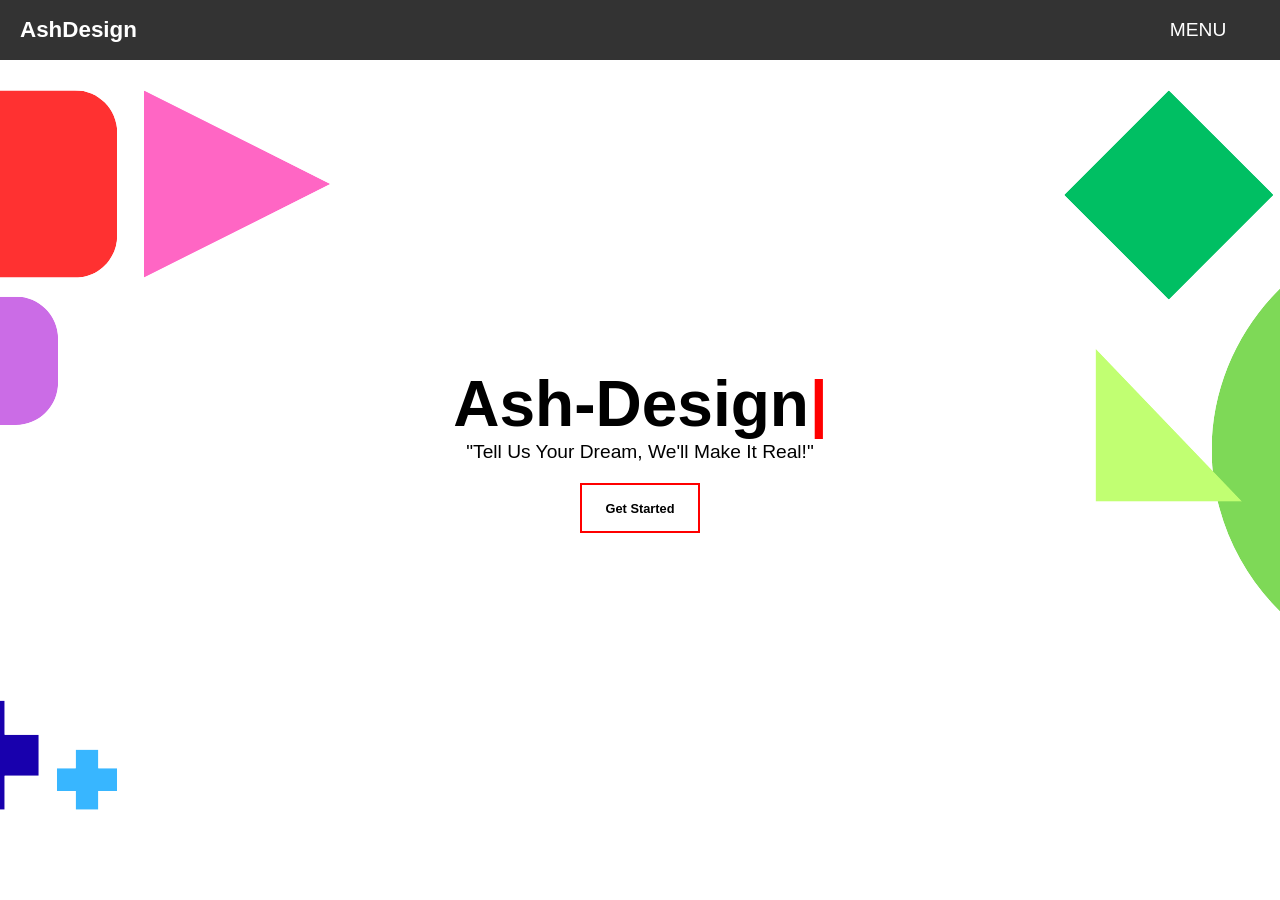
==== index.html @ ba70e064 "making 'AshDesign' web, adding navigation feature, adding home page" ====
<!DOCTYPE html>
<html lang="en">
<head>
    <meta charset="UTF-8">
    <meta name="viewport" content="width=device-width, initial-scale=1.0">
    <title>AshDesign</title>
    <link rel="stylesheet" href="src/style.css">
</head>
<body>
    <section id="header">
        <h1>AshDesign</h1>
        <label for="menuNav" class="button-1">MENU</label>
        <input type="checkbox" name="menuNav" id="menuNav" style="display: none;">
        <nav id="nav">
            <ul>
                <a class="button-1" href="#home">Home</a>
                <a class="button-1" href="#about">About Us</a>
                <a class="button-1" href="#">Services</a>
                <a class="button-1" href="#">Bundle</a>
                <a class="button-1" href="#">Contact</a>
            </ul>
    </section>
    <section id="home">
        <div id="greetBox">
            <h1 id="title"><i>|</i></h1>
            <span>"Tell Us Your Dream, We'll Make It Real!"</span>
            <a href="#about">Get Started</a>
        </div>
    </section>

    <script src="src/script.js"></script>
</body>
</html>
---- src/style.css ----
html {
  scroll-behavior: smooth;
}
* {
  margin: 0;
  padding: 0;
  box-sizing: border-box;
  font-family: "Segoe UI", Tahoma, Geneva, Verdana, sans-serif;
  border: none;
  outline: none;
  text-decoration: none;
  color: inherit;
  font-size: 16px;
  list-style: none;
  transition: all 0.3s ease;
}

@keyframes blink {
  from {
    opacity: 0;
  }
  to {
    opacity: 1;
  }
}
.button-1:hover {
  background-color: rgba(255, 255, 255, 0.2);
}

#header {
  width: 100%;
  height: 60px;
  background-color: rgba(0, 0, 0, 0.8);
  color: #fff;
  padding: 0 20px;
  position: fixed;
  zindex: 1000;
}
#header h1 {
  height: 100%;
  width: 10%;
  display: flex;
  align-items: center;
  font-size: 1.4em;
  float: left;
}
#header label {
  height: 100%;
  width: 10%;
  display: flex;
  align-items: center;
  justify-content: center;
  font-size: 1.2em;
  float: right;
  cursor: pointer;
}
#header input[type="checkbox"]:checked ~ nav {
  display: block;
}
#header nav {
  float: right;
  width: 80%;
  height: 100%;
  display: none;
}
#header nav ul {
  display: flex;
  height: 100%;
  align-items: center;
  justify-content: flex-end;
}
#header nav ul a {
  width: 100px;
  height: 100%;
  display: flex;
  align-items: center;
  justify-content: center;
  font-weight: 600;
}

#home {
  display: flex;
  align-items: center;
  justify-content: center;
  width: 100%;
  height: 100vh;
  background: url(img/hero-image.svg) no-repeat center center/cover;
}
#home #greetBox {
  width: 400px;
  display: flex;
  flex-direction: column;
  align-items: center;
  justify-content: center;
}
#home #greetBox h1 {
  font-size: 4em;
}
#home #greetBox h1 i {
  float: right;
  color: red;
  font-size: inherit;
  animation: blink 1s infinite;
}
#home #greetBox span {
  font-size: 1.2em;
}
#home #greetBox a {
  font-size: 0.8em;
  margin-top: 20px;
  background-color: white;
  font-weight: 600;
  border: 2px solid red;
  width: 120px;
  height: 50px;
  justify-content: center;
  display: flex;
  align-items: center;
}
#home #greetBox a:hover {
  background-color: red;
  color: white;
  box-shadow: 0 0 10px red;
}
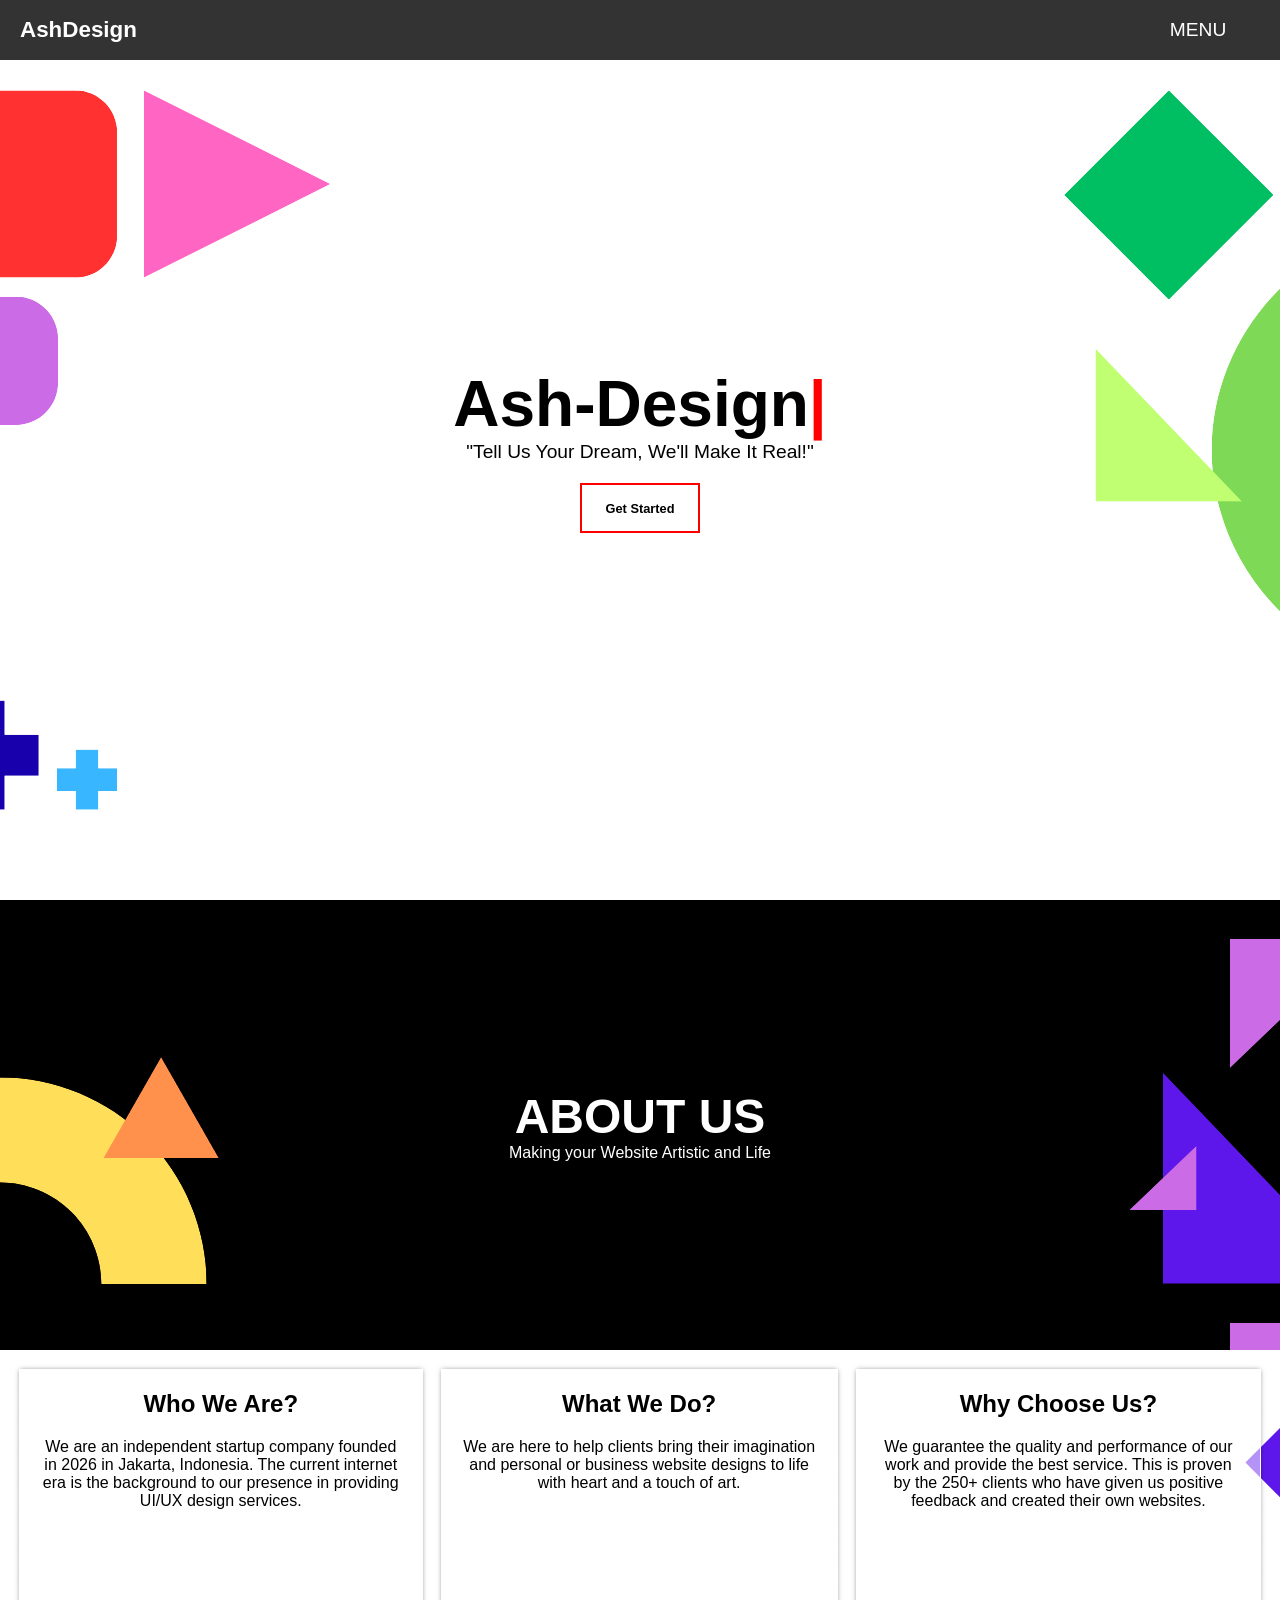
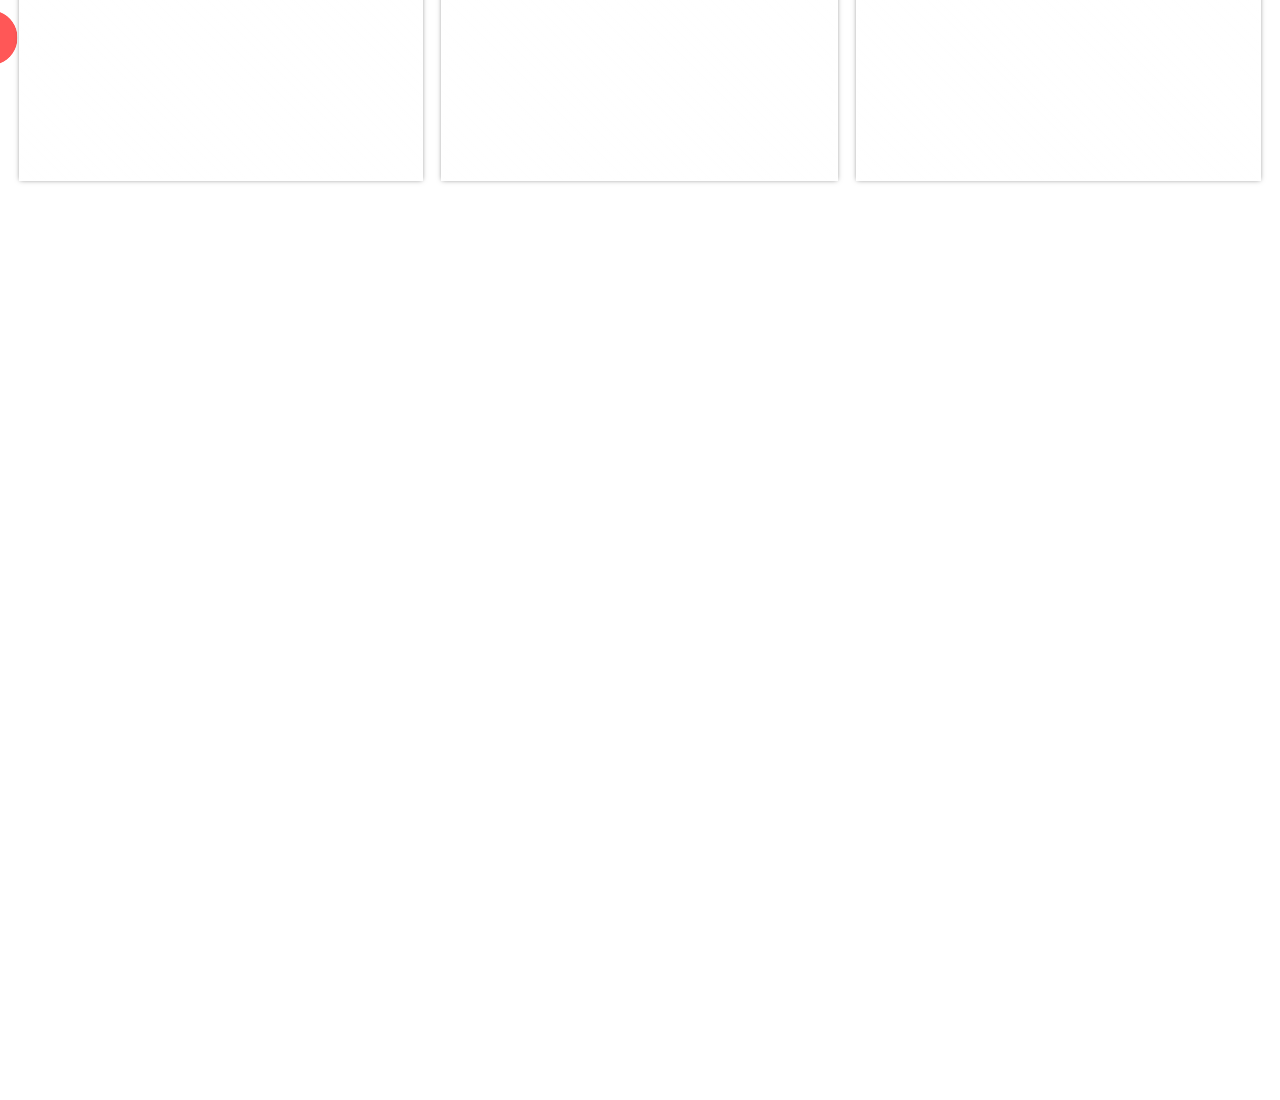
==== commit 1626a0e7: "adding about us page" ====
--- a/index.html
+++ b/index.html
@@ -7,7 +7,7 @@
     <link rel="stylesheet" href="src/style.css">
 </head>
 <body>
-    <section id="header">
+    <div id="header">
         <h1>AshDesign</h1>
         <label for="menuNav" class="button-1">MENU</label>
         <input type="checkbox" name="menuNav" id="menuNav" style="display: none;">
@@ -15,17 +15,43 @@
             <ul>
                 <a class="button-1" href="#home">Home</a>
                 <a class="button-1" href="#about">About Us</a>
-                <a class="button-1" href="#">Services</a>
+                <a class="button-1" href="#service">Services</a>
                 <a class="button-1" href="#">Bundle</a>
                 <a class="button-1" href="#">Contact</a>
             </ul>
-    </section>
-    <section id="home">
+    </div>
+    <section id="home" style="background: url(src/img/hero-image.svg) no-repeat center center/cover;">
         <div id="greetBox">
-            <h1 id="title"><i>|</i></h1>
+            <h1 id="title"><p>|</p></h1>
             <span>"Tell Us Your Dream, We'll Make It Real!"</span>
             <a href="#about">Get Started</a>
         </div>
+    </section>
+    <section id="about">
+        <div id="banner">
+            <h1 class="section-title">About Us</h1>
+            <span>Making your Website Artistic and Life</span>
+        </div>
+        <div id="aboutContainer">
+            <div class="about-sect" style="animation-range: entry 0% cover 10%;">
+                <h2>Who We Are?</h2>
+                <p>We are an independent startup company founded in 2026 in Jakarta, Indonesia. 
+                The current internet era is the background to our presence in providing UI/UX design services.</p>
+            </div>
+            <div class="about-sect" style="animation-range: entry 0% cover 15%;">
+                <h2>What We Do?</h2>
+                <p>We are here to help clients bring their imagination and personal or business 
+                website designs to life with heart and a touch of art.</p>
+            </div>
+            <div class="about-sect" style="animation-range: entry 0% cover 20%;">
+                <h2>Why Choose Us?</h2>
+                <p>We guarantee the quality and performance of our work and provide the best service. 
+                This is proven by the 250+ clients who have given us positive feedback and created their own websites.</p>
+            </div>
+        </div>
+    </section>
+    <section id="service">
+
     </section>
 
     <script src="src/script.js"></script>
--- a/src/style.css
+++ b/src/style.css
@@ -23,8 +23,32 @@
     opacity: 1;
   }
 }
+@keyframes appear {
+  from {
+    opacity: 0;
+    transform: translateY(20px) scale(0.6);
+  }
+  to {
+    opacity: 1;
+    transform: translateY(0) scale(1);
+  }
+}
+
 .button-1:hover {
   background-color: rgba(255, 255, 255, 0.2);
+}
+section {
+  display: flex;
+  align-items: center;
+  justify-content: center;
+  width: 100%;
+  height: 100vh;
+  flex-direction: column;
+}
+.section-title {
+  font-size: 3em;
+  text-transform: uppercase;
+  font-weight: 600;
 }
 
 #header {
@@ -34,7 +58,7 @@
   color: #fff;
   padding: 0 20px;
   position: fixed;
-  zindex: 1000;
+  z-index: 1000;
 }
 #header h1 {
   height: 100%;
@@ -78,14 +102,6 @@
   font-weight: 600;
 }
 
-#home {
-  display: flex;
-  align-items: center;
-  justify-content: center;
-  width: 100%;
-  height: 100vh;
-  background: url(img/hero-image.svg) no-repeat center center/cover;
-}
 #home #greetBox {
   width: 400px;
   display: flex;
@@ -96,11 +112,11 @@
 #home #greetBox h1 {
   font-size: 4em;
 }
-#home #greetBox h1 i {
+#home #greetBox h1 p {
   float: right;
   color: red;
   font-size: inherit;
-  animation: blink 1s infinite;
+  animation: blink 1s linear infinite;
 }
 #home #greetBox span {
   font-size: 1.2em;
@@ -118,7 +134,53 @@
   align-items: center;
 }
 #home #greetBox a:hover {
-  background-color: red;
+  background: linear-gradient(45deg, red, orange);
   color: white;
   box-shadow: 0 0 10px red;
+  border: none;
 }
+
+#about #banner {
+  width: 100%;
+  height: 50%;
+  background-image: url("img/about-banner.svg");
+  display: flex;
+  align-items: center;
+  justify-content: center;
+  color: white;
+  flex-direction: column;
+}
+#about #aboutContainer {
+  width: 100%;
+  height: 50%;
+  display: grid;
+  grid-template-columns: auto auto auto;
+  background-image: url("img/about-background.svg");
+  background-size: cover;
+  background-position: center center;
+  background-repeat: no-repeat;
+  padding: 20px;
+  gap: 20px;
+}
+.about-sect {
+  width: 100%;
+  display: flex;
+  align-items: center;
+  height: 100%;
+  outline: 1px solid white;
+  background: linear-gradient(
+    45deg,
+    rgba(255, 255, 255, 0.8),
+    rgba(255, 255, 255, 0.5)
+  );
+  box-shadow: 0 0 5px rgba(0, 0, 0, 0.5);
+  padding: 20px;
+  flex-direction: column;
+  text-align: center;
+  animation: appear linear;
+  animation-timeline: view();
+}
+.about-sect h2 {
+  font-size: 1.5em;
+  margin-bottom: 20px;
+}
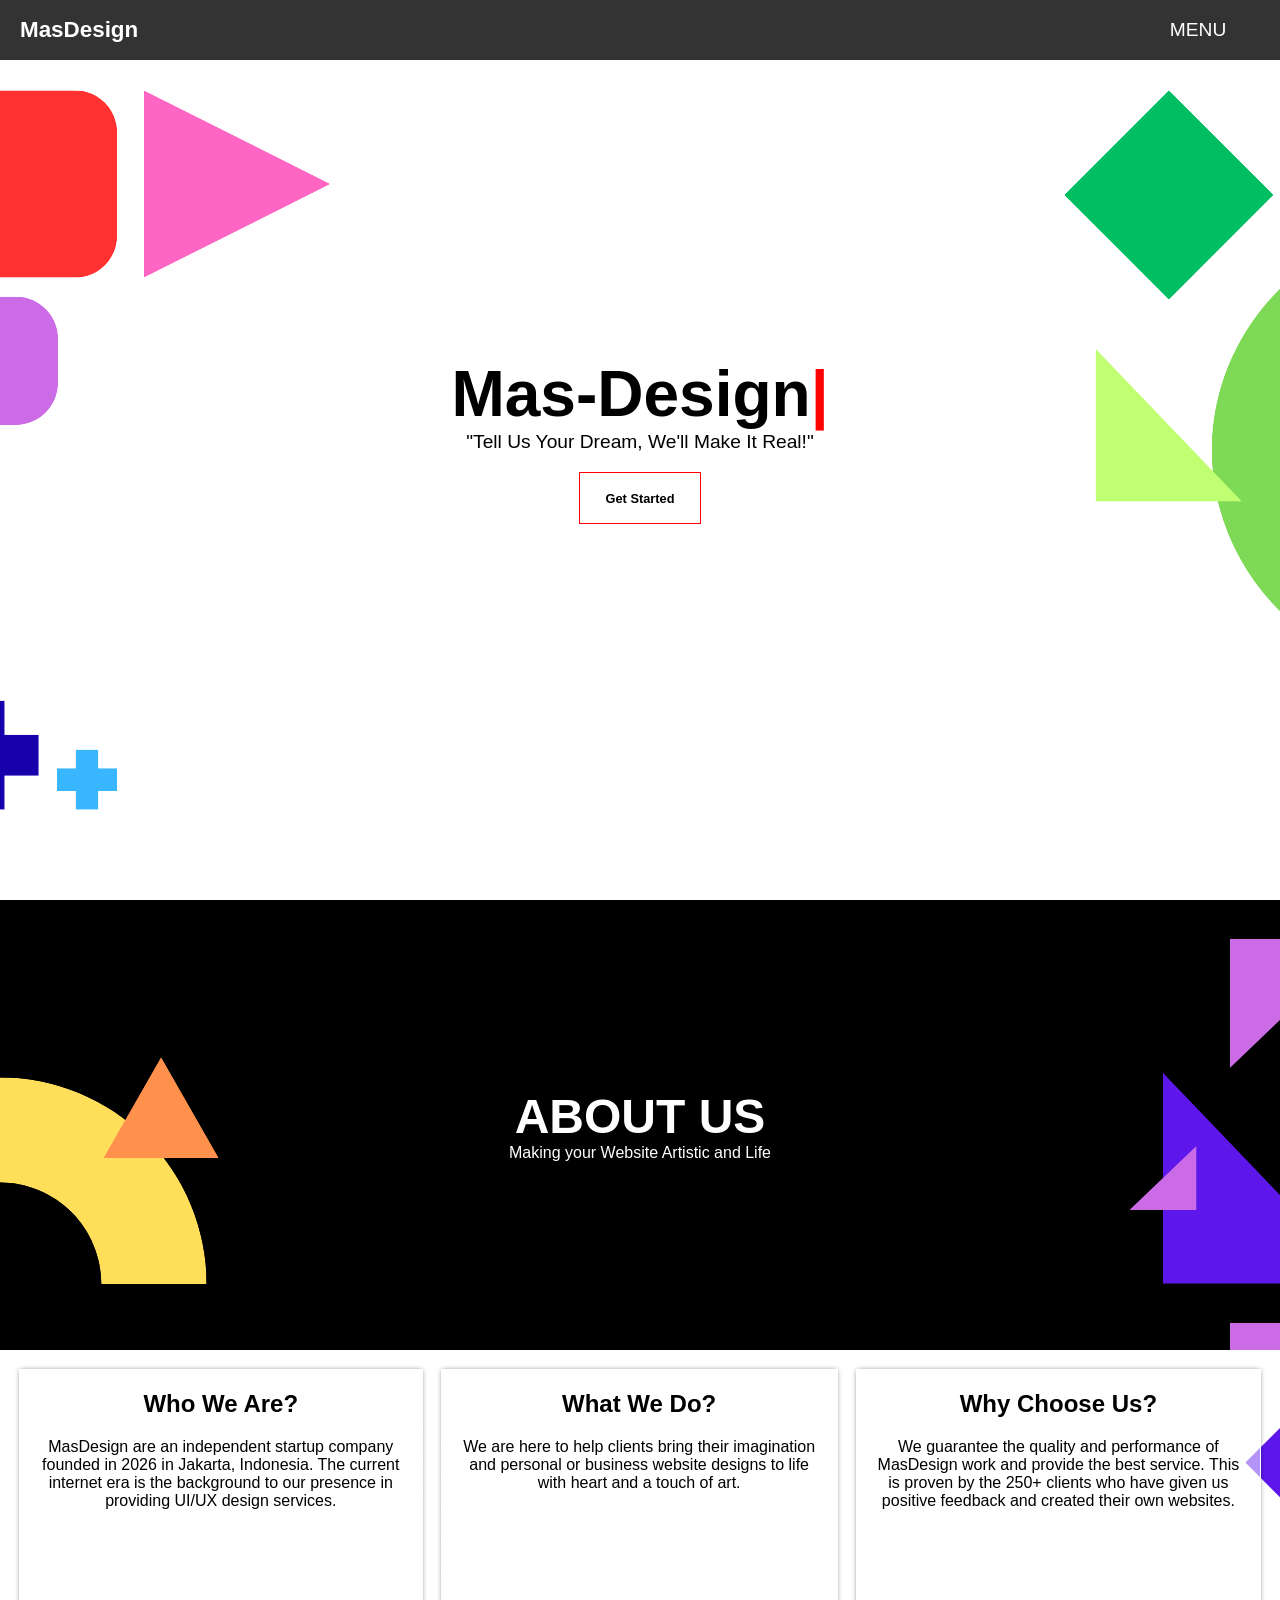
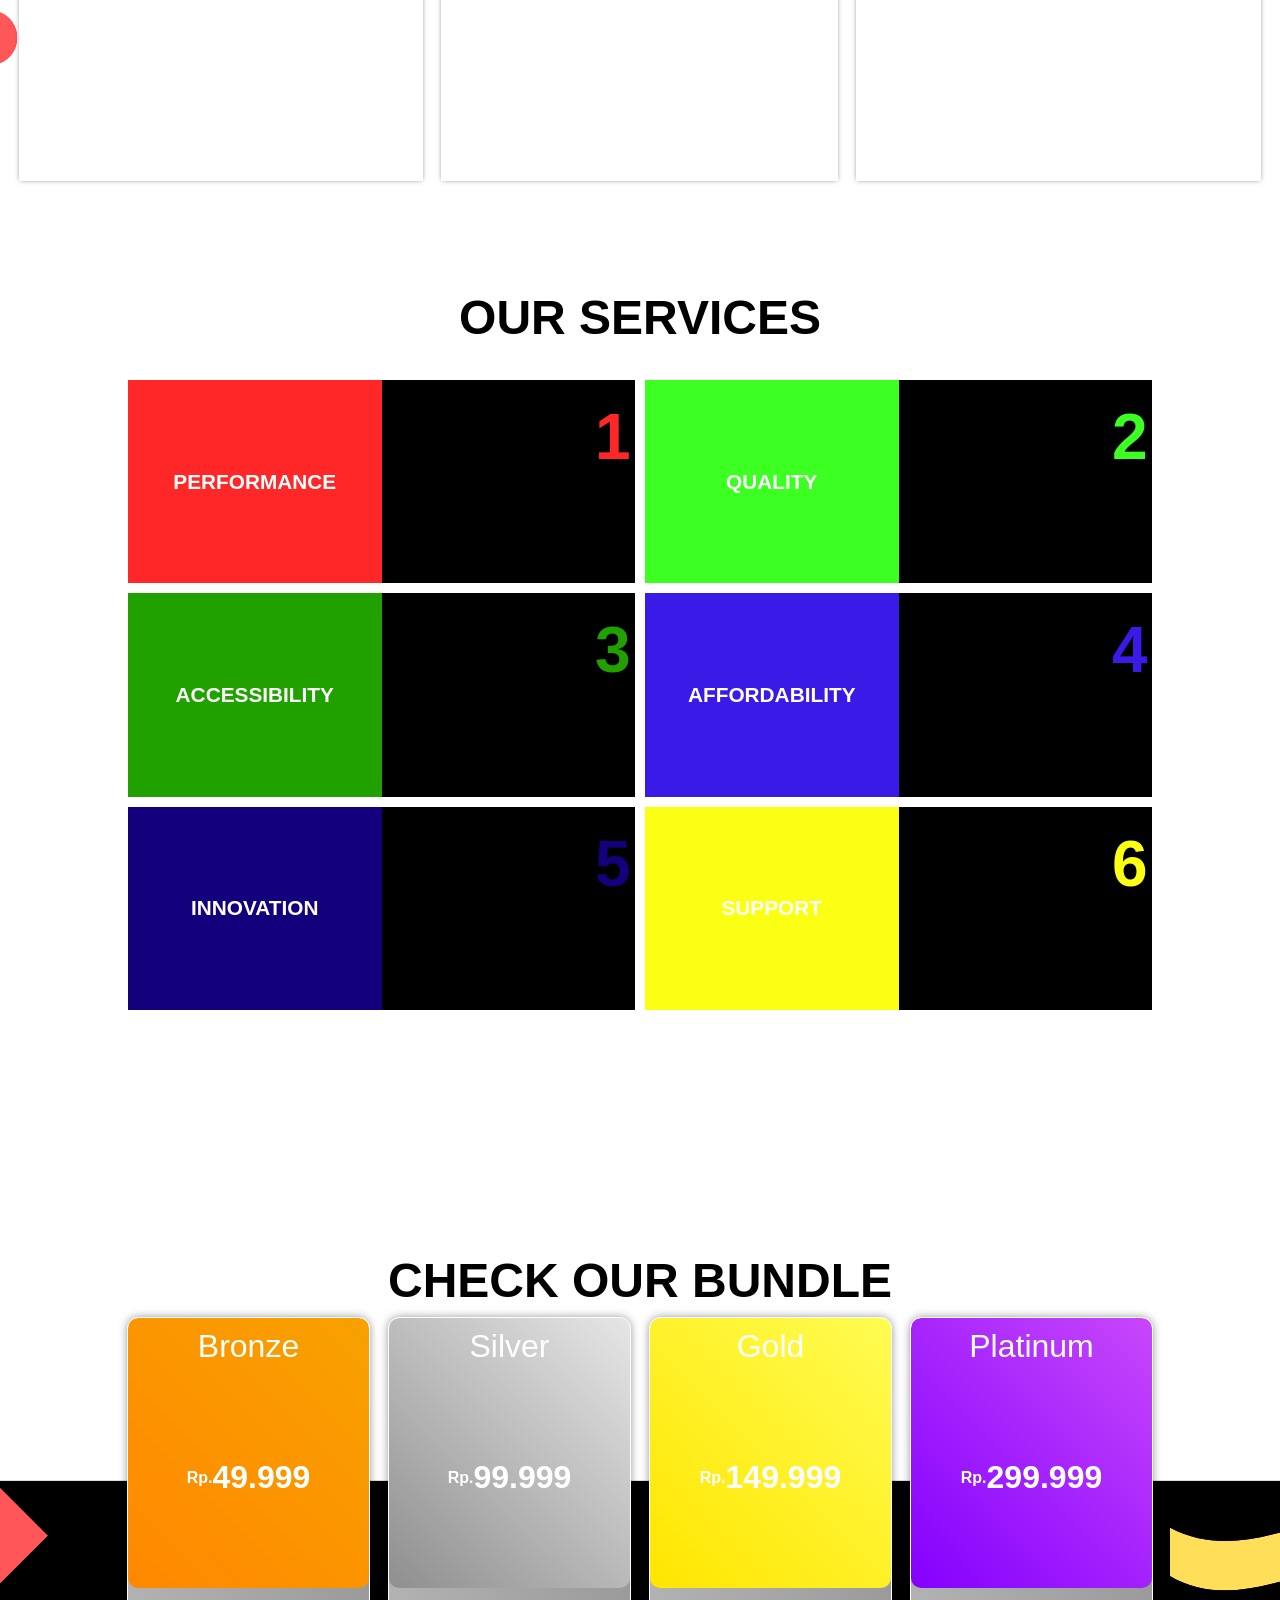
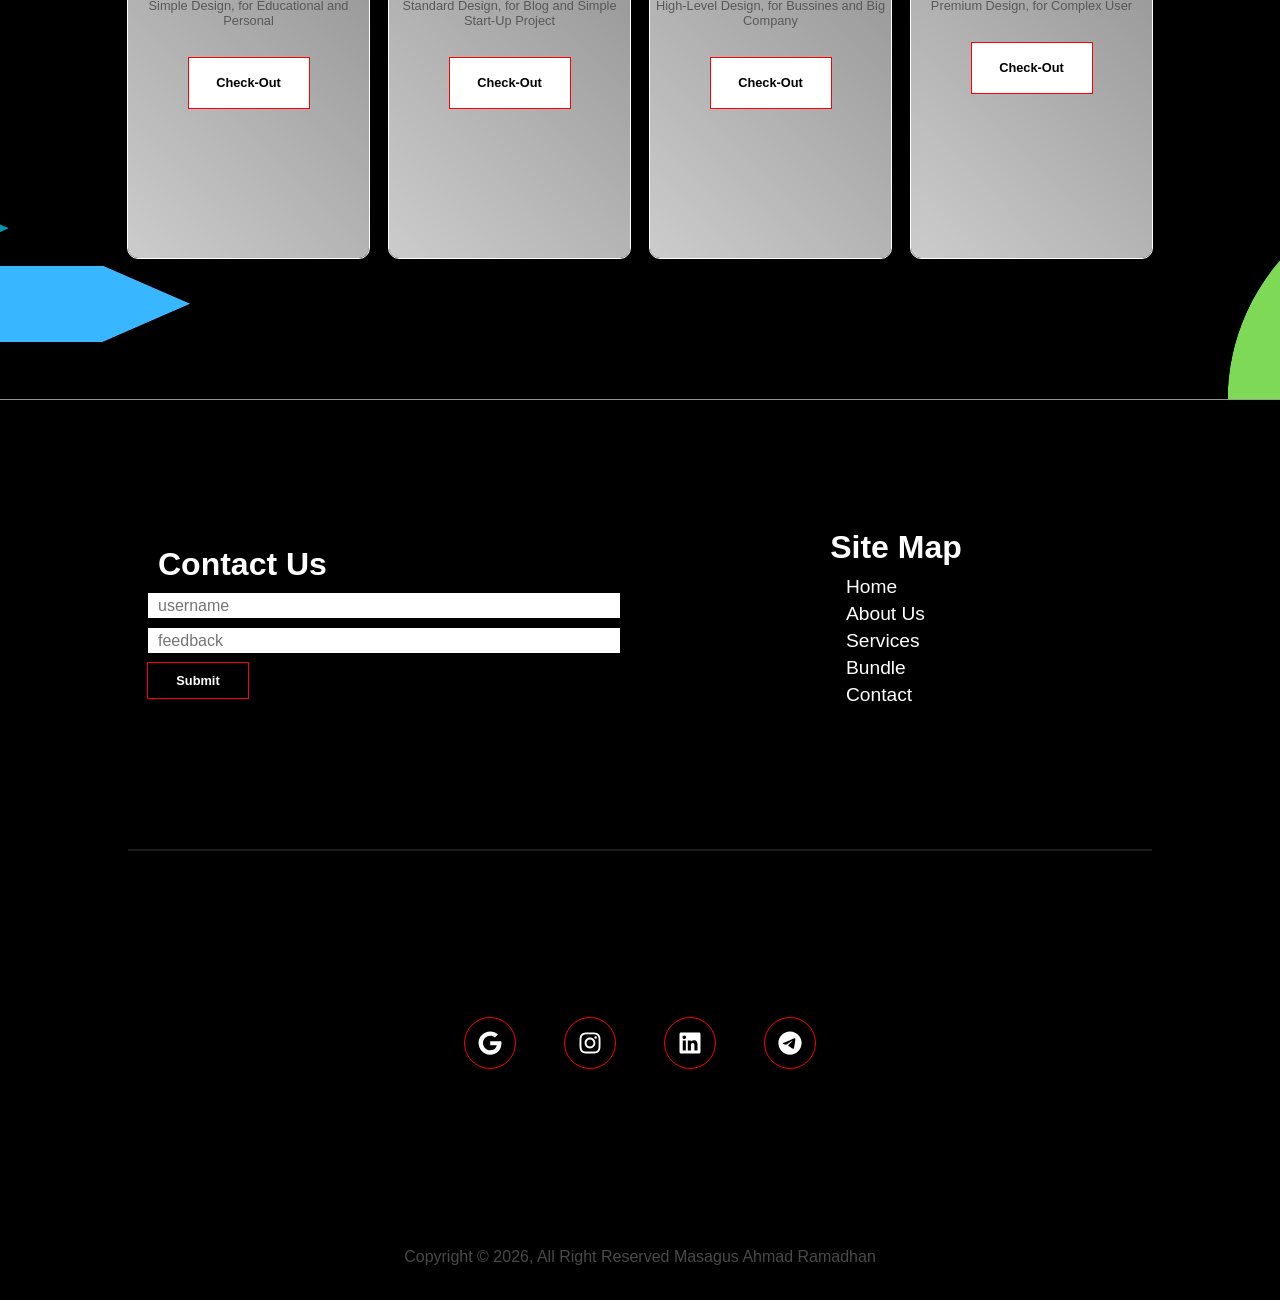
==== commit 129f9419: "finishing all page section" ====
--- a/index.html
+++ b/index.html
@@ -3,12 +3,13 @@
 <head>
     <meta charset="UTF-8">
     <meta name="viewport" content="width=device-width, initial-scale=1.0">
-    <title>AshDesign</title>
+    <title>MasDesign</title>
     <link rel="stylesheet" href="src/style.css">
+    <link rel="shortcut icon" href="src/img/web-ico.svg" type="image/x-icon">
 </head>
 <body>
     <div id="header">
-        <h1>AshDesign</h1>
+        <h1>MasDesign</h1>
         <label for="menuNav" class="button-1">MENU</label>
         <input type="checkbox" name="menuNav" id="menuNav" style="display: none;">
         <nav id="nav">
@@ -16,8 +17,8 @@
                 <a class="button-1" href="#home">Home</a>
                 <a class="button-1" href="#about">About Us</a>
                 <a class="button-1" href="#service">Services</a>
-                <a class="button-1" href="#">Bundle</a>
-                <a class="button-1" href="#">Contact</a>
+                <a class="button-1" href="#bundle">Bundle</a>
+                <a class="button-1" href="#contact">Contact</a>
             </ul>
     </div>
     <section id="home" style="background: url(src/img/hero-image.svg) no-repeat center center/cover;">
@@ -35,7 +36,7 @@
         <div id="aboutContainer">
             <div class="about-sect" style="animation-range: entry 0% cover 10%;">
                 <h2>Who We Are?</h2>
-                <p>We are an independent startup company founded in 2026 in Jakarta, Indonesia. 
+                <p>MasDesign are an independent startup company founded in 2026 in Jakarta, Indonesia. 
                 The current internet era is the background to our presence in providing UI/UX design services.</p>
             </div>
             <div class="about-sect" style="animation-range: entry 0% cover 15%;">
@@ -45,15 +46,114 @@
             </div>
             <div class="about-sect" style="animation-range: entry 0% cover 20%;">
                 <h2>Why Choose Us?</h2>
-                <p>We guarantee the quality and performance of our work and provide the best service. 
+                <p>We guarantee the quality and performance of MasDesign work and provide the best service. 
                 This is proven by the 250+ clients who have given us positive feedback and created their own websites.</p>
             </div>
         </div>
     </section>
     <section id="service">
-
+        <div id="serviceTitle">
+            <h1 class="section-title">Our Services</h1>
+        </div>
+        <div id="serviceContainer">
+            <div class="service-cards">
+                <h1 style="background-color: #ff2727;">Performance</h1>
+                <p>We focus on delivering high-performance solutions that meet your business needs.</p>
+                <span style="color: #ff2727;">1</span>
+            </div>
+            <div class="service-cards">
+                <h1 style="background-color: #3cff22;">Quality</h1>
+                <p>We are committed to providing high-quality services that exceed our clients' expectations.</p>
+                <span style="color: #3cff22;">2</span>
+            </div>
+            <div class="service-cards">
+                <h1 style="background-color: #20a100;">Accessibility</h1>
+                <p>We ensure that our designs are accessible to all users, including those with disabilities.</p>
+                <span style="color: #20a100;">3</span>
+            </div>
+            <div class="service-cards">
+                <h1 style="background-color: #391ae6;">Affordability</h1>
+                <p>We provide cost-effective solutions without compromising on quality.</p>
+                <span style="color: #391ae6;">4</span>
+            </div>
+            <div class="service-cards">
+                <h1 style="background-color: #13007c;">Innovation</h1>
+                <p>We stay at the forefront of design trends and technologies to deliver innovative solutions.</p>
+                <span style="color: #13007c;">5</span>
+            </div>
+            <div class="service-cards">
+                <h1 style="background-color: #fbff13;">Support</h1>
+                <p>We provide comprehensive support to ensure our clients have a seamless experience.</p>
+                <span style="color: #fbff13;">6</span>
+            </div>
+        </div>
     </section>
-
+    <section id="bundle" style="background: url(src/img/bundle-background.svg) no-repeat center center/cover;">
+        <h1 class="section-title">Check Our Bundle</h1>
+        <div id="bundleContainer">
+            <div class="bundle-cards" style="animation-range: entry 0% cover 10%;">
+                <div class="info" style="background: linear-gradient(45deg, #ff8800, #f8a100);">
+                    <h3>Bronze</h3>
+                    <span><b>Rp.</b> 49.999</span>
+                </div>
+                <span class="benefits">Simple Design, for Educational and Personal</span>
+                <a href="#check-out">Check-Out</a>
+            </div>
+            <div class="bundle-cards" style="animation-range: entry 0% cover 15%;">
+                <div class="info" style="background: linear-gradient(45deg, #8f8f8f, #e6e6e6);">
+                    <h3>Silver</h3>
+                    <span><b>Rp.</b> 99.999</span>
+                </div>
+                <span class="benefits">Standard Design, for Blog and Simple Start-Up Project</span>
+                <a href="#check-out">Check-Out</a>
+            </div>
+            <div class="bundle-cards" style="animation-range: entry 0% cover 20%;">
+                <div class="info" style="background: linear-gradient(45deg, #ffe600, #fffc52);">
+                    <h3>Gold</h3>
+                    <span><b>Rp.</b> 149.999</span>
+                </div>
+                <span class="benefits">High-Level Design, for Bussines and Big Company</span>
+                <a href="#check-out">Check-Out</a>
+            </div>
+            <div class="bundle-cards" style="animation-range: entry 0% cover 25%;">
+                <div class="info" style="background: linear-gradient(45deg, #8400ff, #c747fa);">
+                    <h3>Platinum</h3>
+                    <span><b>Rp.</b> 299.999</span>
+                </div>
+                <span class="benefits">Premium Design, for Complex User</span>
+                <a href="#check-out">Check-Out</a>
+            </div>
+        </div>
+    </section>
+    <section id="contact" style="background-color: black;">
+        <div id="contactSection">
+            <div id="contactForm">
+                <h2>Contact Us</h2>
+                <form>
+                    <input type="text" placeholder="username" name="username">
+                    <input type="text" placeholder="feedback" name="feedback">
+                    <button id="submit" style="background-color: black;">Submit</button>
+                </form>
+            </div>
+            <div id="siteMap">
+                <h2>Site Map</h2>
+                <a href="#home">Home</a>
+                <a href="#about">About Us</a>
+                <a href="#service">Services</a>
+                <a href="#bundle">Bundle</a>
+                <a href="#contact">Contact</a>
+            </div>
+        </div>
+        <hr style="border: 1px solid #1d1d1d; width: 80%; margin: 20px auto;">
+        <div id="mediaList">
+            <a href="" style="background-color: black;"><img src="src/img/google-ico.svg" width="30px" height="30px"></a>
+            <a href="" style="background-color: black;"><img src="src/img/instagram-ico.svg" width="30px" height="30px"></a>
+            <a href="" style="background-color: black;"><img src="src/img/linkedin-ico.svg" width="30px" height="30px"></a>
+            <a href="" style="background-color: black;"><img src="src/img/telegram-ico.svg" width="30px" height="30px"></a>
+        </div>
+        <footer>Copyright &copy; 2026, All Right Reserved Masagus Ahmad Ramadhan</footer>
+    </section>
     <script src="src/script.js"></script>
 </body>
-</html>+</html>
+
--- a/src/style.css
+++ b/src/style.css
@@ -12,7 +12,7 @@
   color: inherit;
   font-size: 16px;
   list-style: none;
-  transition: all 0.3s ease;
+  transition: all 0.5s ease;
 }
 
 @keyframes blink {
@@ -31,6 +31,26 @@
   to {
     opacity: 1;
     transform: translateY(0) scale(1);
+  }
+}
+@keyframes to-left {
+  from {
+    opacity: 0;
+    transform: translateX(200px) scale(0.8);
+  }
+  to {
+    opacity: 1;
+    transform: translateX(0px) scale(1);
+  }
+}
+@keyframes to-right {
+  from {
+    opacity: 0;
+    transform: translateX(-200px) scale(0.8);
+  }
+  to {
+    opacity: 1;
+    transform: translateX(0px) scale(1);
   }
 }
 
@@ -121,19 +141,19 @@
 #home #greetBox span {
   font-size: 1.2em;
 }
-#home #greetBox a {
+#home #greetBox a, .bundle-cards a, #submit, #mediaList a {
   font-size: 0.8em;
-  margin-top: 20px;
+  margin: 20px;
   background-color: white;
   font-weight: 600;
-  border: 2px solid red;
+  outline: 1px solid red;
   width: 120px;
   height: 50px;
   justify-content: center;
   display: flex;
   align-items: center;
 }
-#home #greetBox a:hover {
+#home #greetBox a:hover, .bundle-cards a:hover, #submit:hover, #mediaList a:hover {
   background: linear-gradient(45deg, red, orange);
   color: white;
   box-shadow: 0 0 10px red;
@@ -163,6 +183,7 @@
   gap: 20px;
 }
 .about-sect {
+  color: black;
   width: 100%;
   display: flex;
   align-items: center;
@@ -184,3 +205,207 @@
   font-size: 1.5em;
   margin-bottom: 20px;
 }
+
+#serviceTitle {
+  height: 10%;
+}
+#serviceContainer {
+  width: 80%;
+  height: 70%;
+  display: grid;
+  grid-template-rows: auto auto auto;
+  grid-template-columns: auto auto;
+  gap: 10px;
+}
+#serviceContainer .service-cards {
+  background-color: black;
+  color: white;
+  display: flex;
+}
+#serviceContainer .service-cards h1 {
+  width: 50%;
+  height: 100%;
+  display: flex;
+  justify-content: center;
+  align-items: center;
+  position: absolute;
+  z-index: 10;
+  text-transform: uppercase;
+  left: 0;
+  font-size: 1.3rem;
+}
+#serviceContainer .service-cards span {
+  position: absolute;
+  top: 20px;
+  right: 20px;
+  width: 20px;
+  height: 20px;
+  font-size: 4rem;
+  font-weight: 700;
+}
+#serviceContainer .service-cards p {
+  width: 70%;
+  height: 100%;
+  padding: 20px;
+  opacity: 0;
+  position: absolute;
+  text-align: justify;
+  font-size: 0.8em;
+}
+#serviceContainer .service-cards:hover h1 {
+  left: 70%;
+  width: 30%;
+  font-size: 1rem ;
+}
+#serviceContainer .service-cards:hover p {
+  opacity: 1;
+}
+#serviceContainer .service-cards:nth-child(1),
+#serviceContainer .service-cards:nth-child(3),
+#serviceContainer .service-cards:nth-child(5) {
+  animation: to-right linear;
+  animation-timeline: view();
+  animation-range: entry 0% cover 20%;
+}
+#serviceContainer .service-cards:nth-child(2),
+#serviceContainer .service-cards:nth-child(4),
+#serviceContainer .service-cards:nth-child(6) {
+  animation: to-left linear;
+  animation-timeline: view();
+  animation-range: entry 0% cover 20%;
+}
+
+#bundleContainer {
+  width: 80%;
+  height: 60%;
+  display: flex;
+  gap: 20px;
+  }
+.bundle-cards {
+  width: 25%;
+  color: black;
+  display: flex;
+  align-items: center;
+  outline: 1px solid white;
+  background: linear-gradient(
+    45deg,
+    rgba(255, 255, 255, 0.8),
+    rgba(255, 255, 255, 0.5)
+  );
+  box-shadow: 0 0 10px rgba(0, 0, 0, 0.5);
+  flex-direction: column;
+  border-radius: 10px;
+  text-align: center;
+  animation: appear linear;
+  animation-timeline: view();
+  transform: translateY(10px);
+}
+.info {
+  width: 100%;
+  height: 50%;
+  padding: 10px;
+  color: white;
+  border-radius: 10px;
+}
+.info h3 {
+  height: 40%;
+  font-size: 2em;
+  font-weight: 200;
+}
+.info span {
+  height: 40%;
+  font-size: 2em;
+  display: flex;
+  align-items: center;
+  justify-content: center;
+  font-weight: 600;
+}
+.bundle-cards .benefits {
+  font-size: 0.8em;
+  margin-block: 10px;
+  font-weight:  300;
+  color: #585858;
+}
+.bundle-cards:hover {
+  transform: translateY(0);
+  box-shadow: 0 0 16px rgba(0, 0, 0, 0.5);
+}
+
+#contactSection {
+  width: 80%;
+  height:50%;
+  display: flex;
+}
+#contactForm {
+  width: 50%;
+  height: 100%;
+  display: flex;
+  flex-direction: column;
+  justify-content: center;
+  color: white;
+  padding: 20px;
+}
+#contactForm h2, #siteMap h2 {
+  font-size: 2em;
+  margin: 10px;
+}
+#contactForm form {
+  height: 100px;
+  display: flex;
+  flex-direction: column;
+  gap: 10px;
+}
+#contactForm form input {
+  width: 100%;
+  height: 25px;
+  padding: 10px;
+  color: black;
+}
+#contactForm form button {
+  width: 100px;
+  height: 50px;
+  padding: 10px;
+  margin: 0;
+}
+#siteMap {
+  width: 50%;
+  height: 100%;
+  display: flex;
+  flex-direction: column;
+  justify-content: center;
+  color: white;
+  align-items: center;
+}
+#siteMap a {
+  font-size: 1.2em;
+  width: 100px;
+  text-align: left;
+  margin-bottom: 5px;
+}
+#siteMap a:hover {
+  color: rgba(255, 255, 255, 0.2);
+}
+#mediaList {
+  width: 80%;
+  height: 40%;
+  display: flex;
+  justify-content: center;
+  align-items: center;
+  gap: 10px;
+}
+#mediaList a {
+  width: 50px;
+  height: 50px;
+  border-radius: 50%;
+}
+#mediaList a img {
+  filter: invert(100%) sepia(100%) grayscale(100%) brightness(200%);
+}
+footer {
+  width: 100%;
+  height: 10%;
+  color: rgb(73, 73, 73);
+  display: flex;
+  justify-content: center;
+  align-items: center;
+}
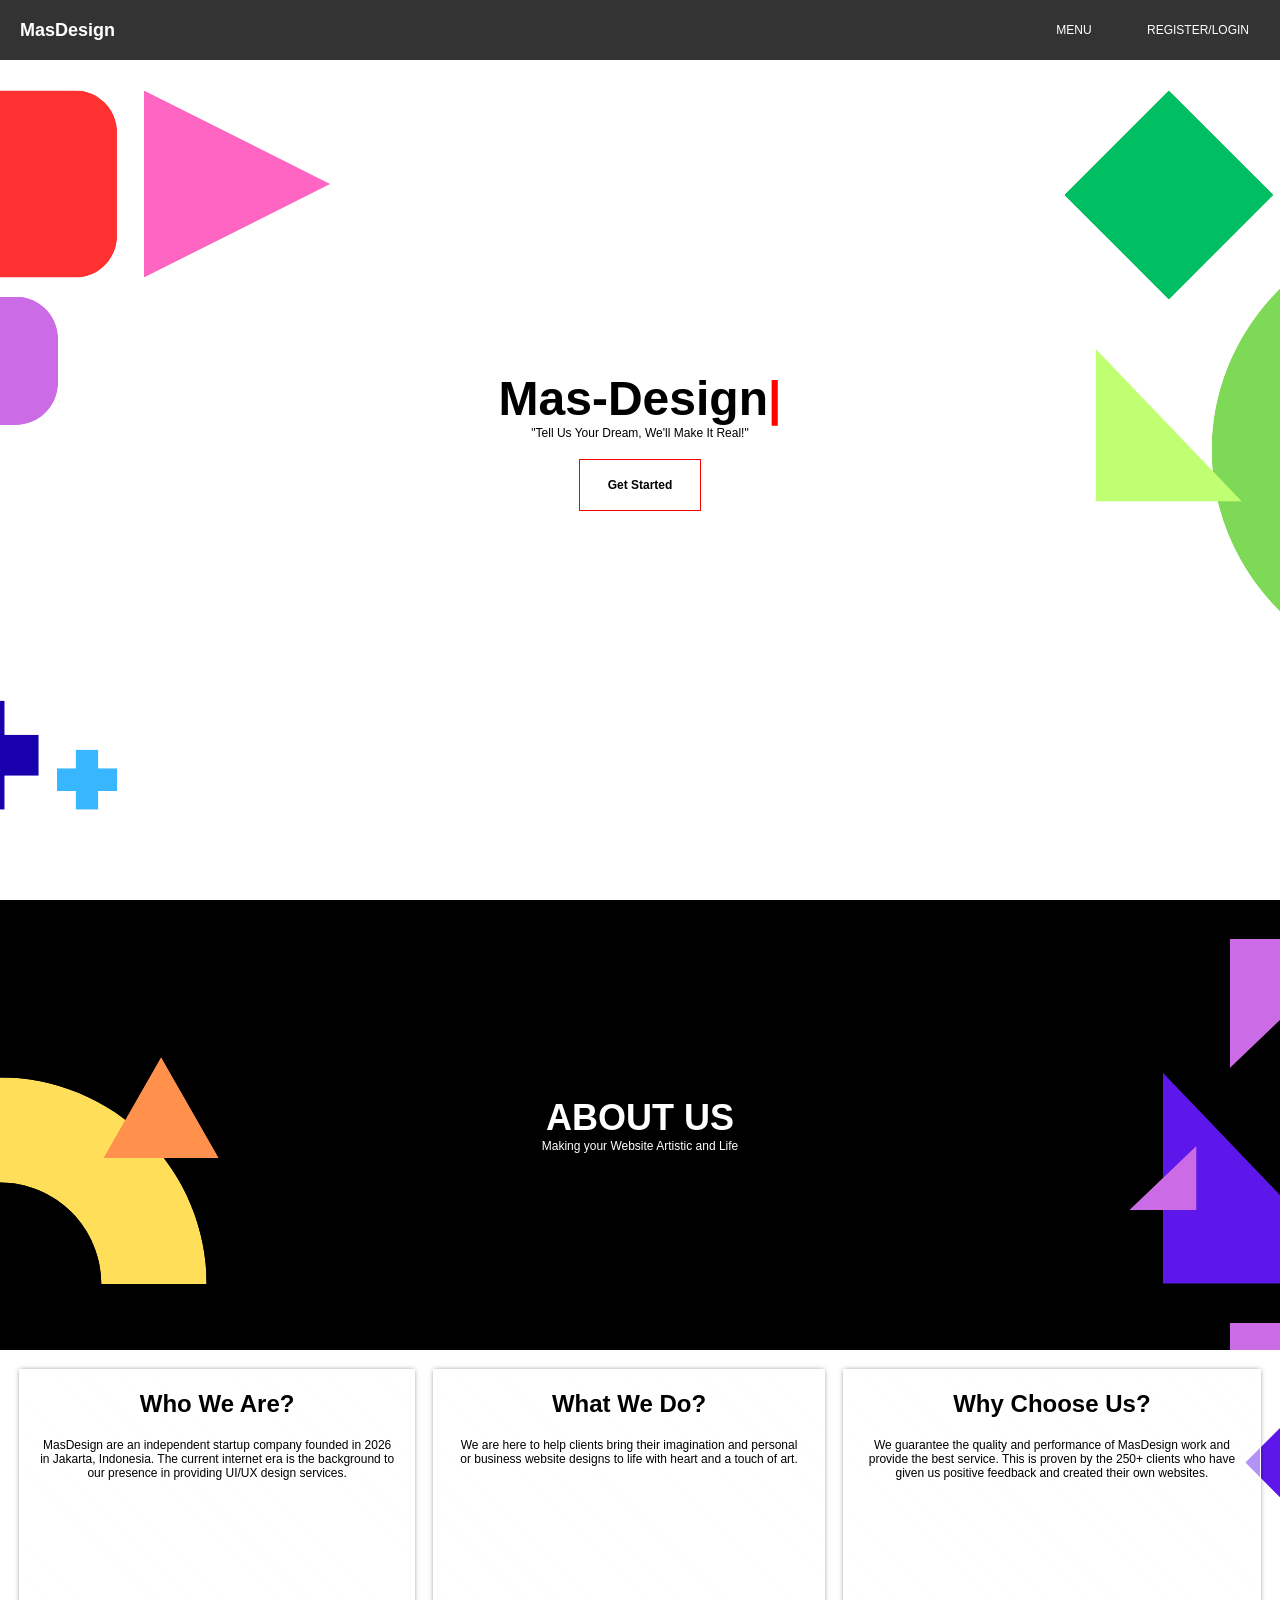
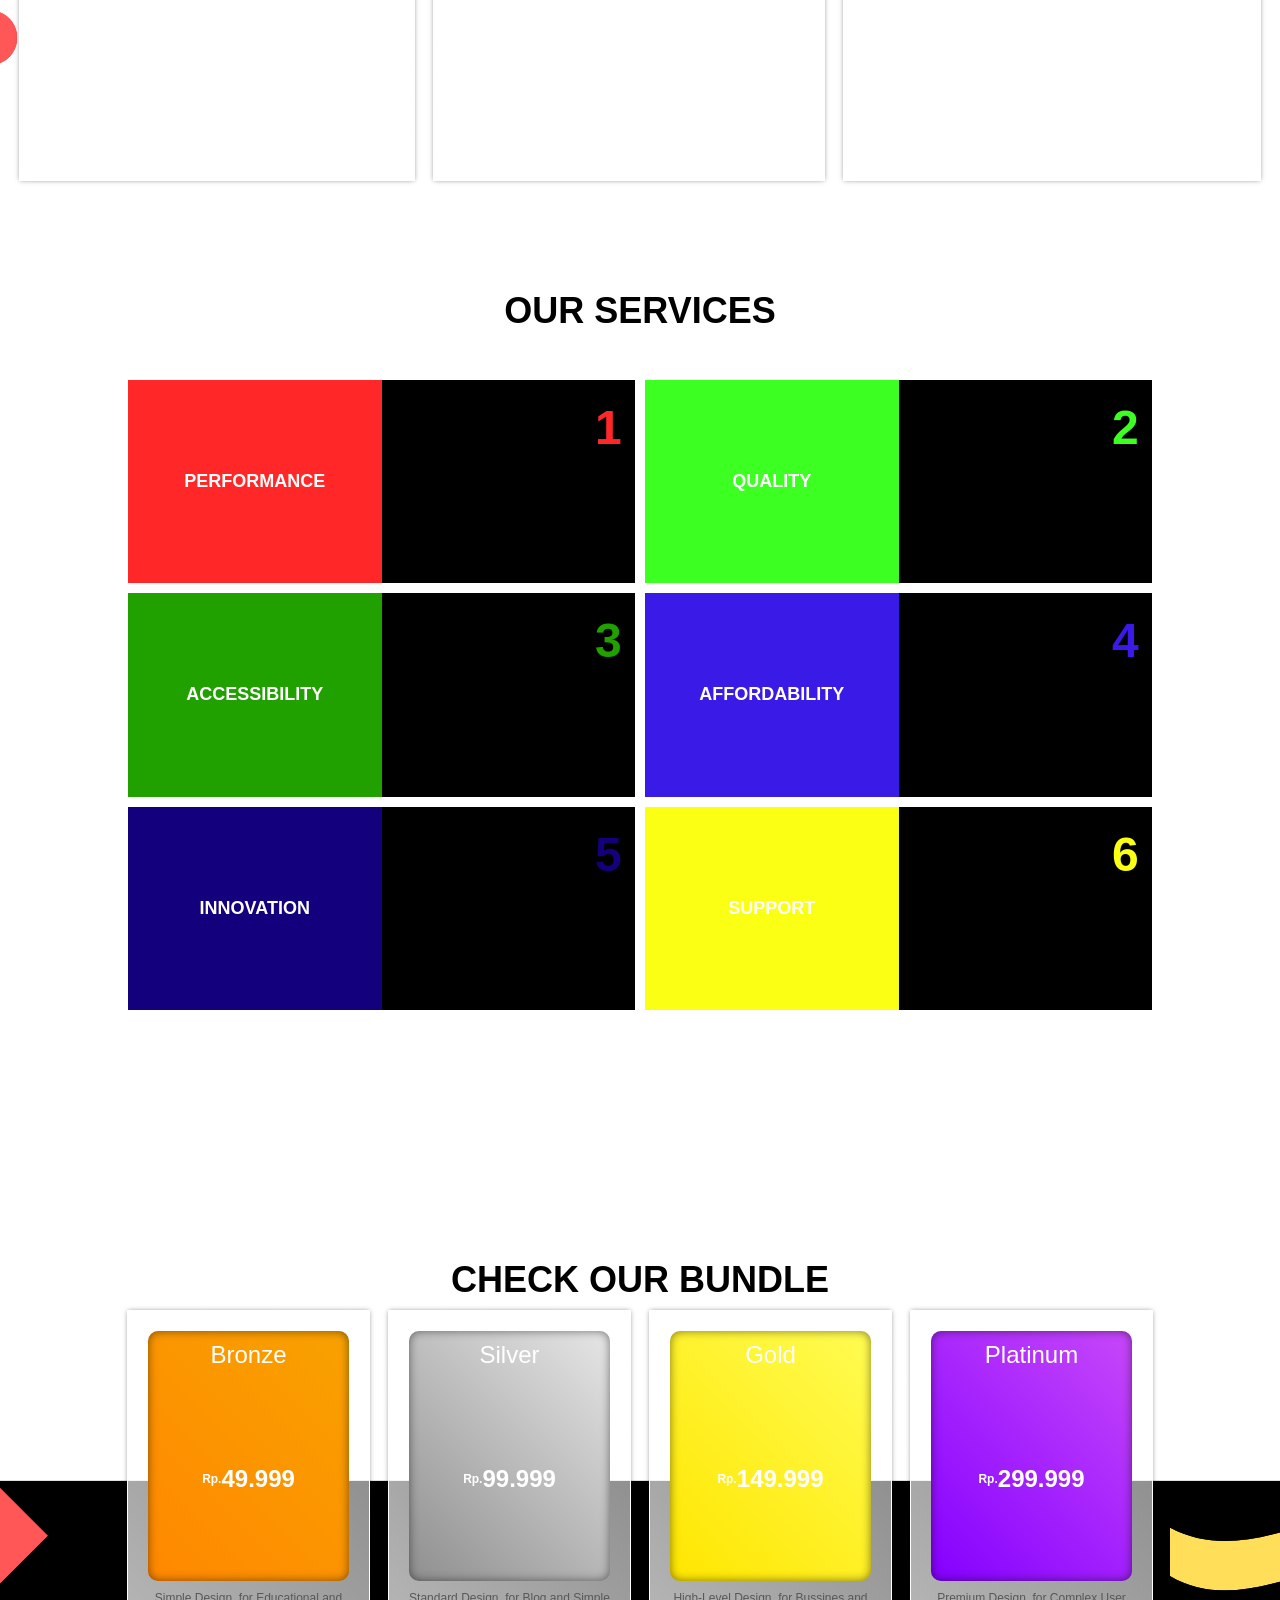
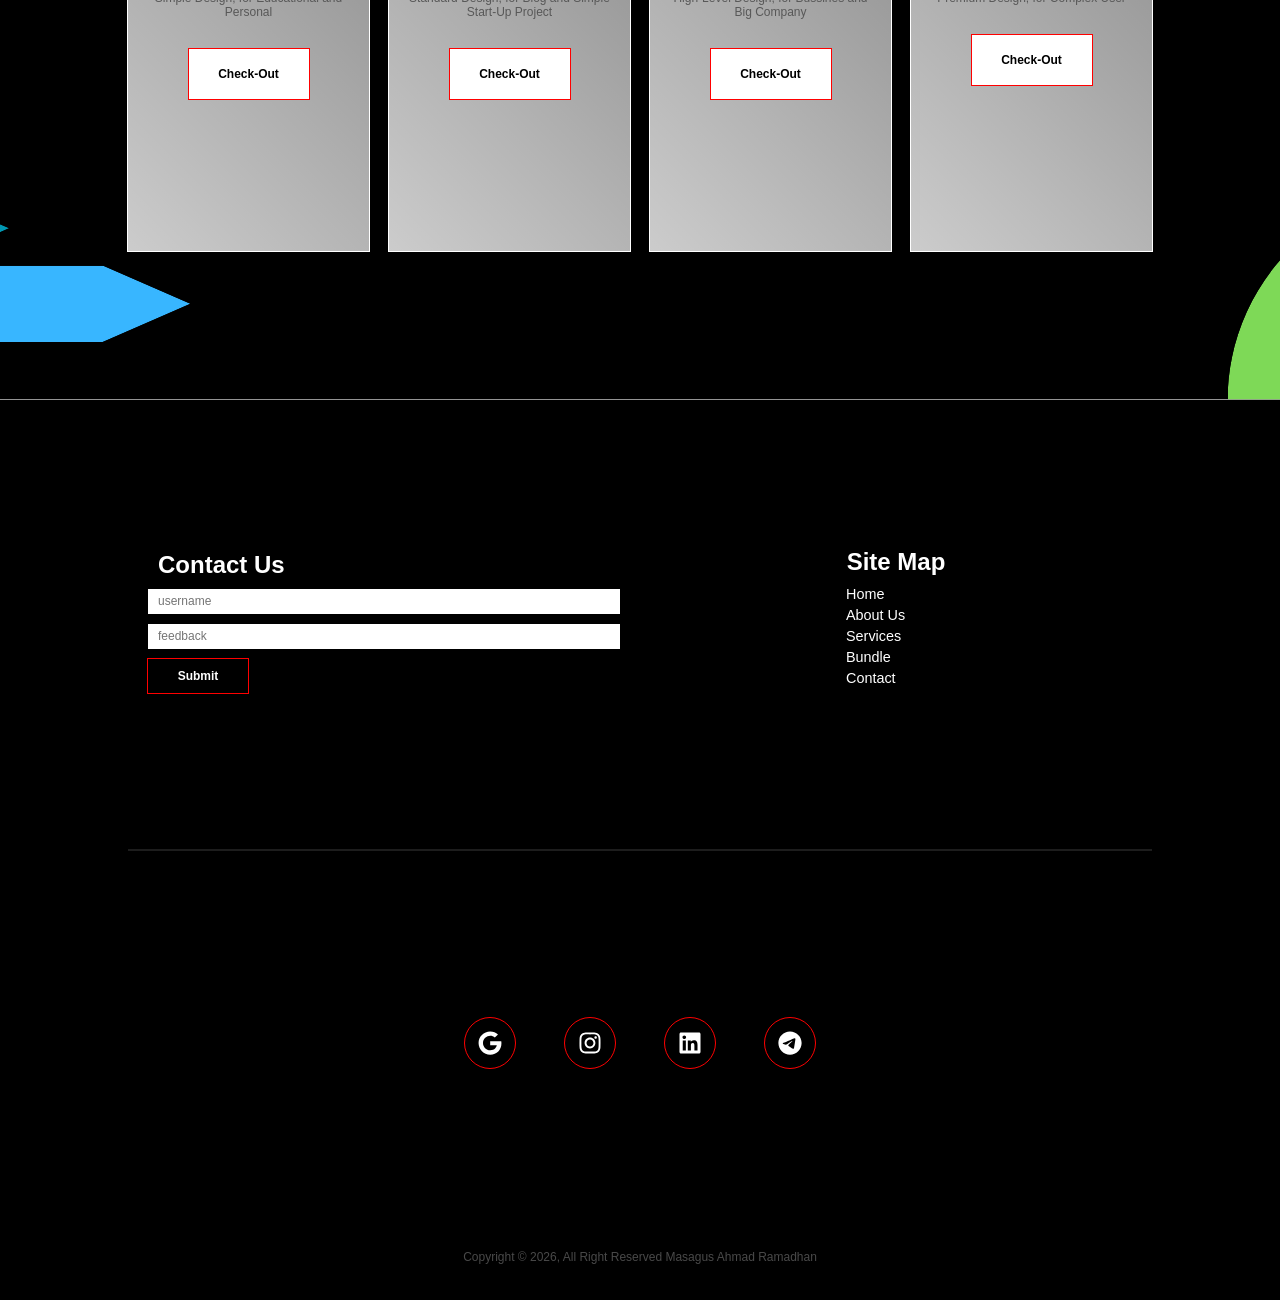
==== commit ae044ee0: "adding login/register page" ====
--- a/index.html
+++ b/index.html
@@ -10,7 +10,8 @@
 <body>
     <div id="header">
         <h1>MasDesign</h1>
-        <label for="menuNav" class="button-1">MENU</label>
+        <button class="button-1" onclick="openLogin()">Register/Login</button>
+        <label for="menuNav" class="button-1">Menu</label>
         <input type="checkbox" name="menuNav" id="menuNav" style="display: none;">
         <nav id="nav">
             <ul>
@@ -20,12 +21,13 @@
                 <a class="button-1" href="#bundle">Bundle</a>
                 <a class="button-1" href="#contact">Contact</a>
             </ul>
+        </nav>
     </div>
     <section id="home" style="background: url(src/img/hero-image.svg) no-repeat center center/cover;">
         <div id="greetBox">
             <h1 id="title"><p>|</p></h1>
             <span>"Tell Us Your Dream, We'll Make It Real!"</span>
-            <a href="#about">Get Started</a>
+            <a href="#about" class="button-2">Get Started</a>
         </div>
     </section>
     <section id="about">
@@ -34,17 +36,17 @@
             <span>Making your Website Artistic and Life</span>
         </div>
         <div id="aboutContainer">
-            <div class="about-sect" style="animation-range: entry 0% cover 10%;">
+            <div class="about-sect glass-box" style="animation-range: entry 0% cover 10%;">
                 <h2>Who We Are?</h2>
                 <p>MasDesign are an independent startup company founded in 2026 in Jakarta, Indonesia. 
                 The current internet era is the background to our presence in providing UI/UX design services.</p>
             </div>
-            <div class="about-sect" style="animation-range: entry 0% cover 15%;">
+            <div class="about-sect glass-box" style="animation-range: entry 0% cover 15%;">
                 <h2>What We Do?</h2>
                 <p>We are here to help clients bring their imagination and personal or business 
                 website designs to life with heart and a touch of art.</p>
             </div>
-            <div class="about-sect" style="animation-range: entry 0% cover 20%;">
+            <div class="about-sect glass-box" style="animation-range: entry 0% cover 20%;">
                 <h2>Why Choose Us?</h2>
                 <p>We guarantee the quality and performance of MasDesign work and provide the best service. 
                 This is proven by the 250+ clients who have given us positive feedback and created their own websites.</p>
@@ -91,37 +93,37 @@
     <section id="bundle" style="background: url(src/img/bundle-background.svg) no-repeat center center/cover;">
         <h1 class="section-title">Check Our Bundle</h1>
         <div id="bundleContainer">
-            <div class="bundle-cards" style="animation-range: entry 0% cover 10%;">
+            <div class="bundle-cards glass-box" style="animation-range: entry 0% cover 10%;">
                 <div class="info" style="background: linear-gradient(45deg, #ff8800, #f8a100);">
                     <h3>Bronze</h3>
                     <span><b>Rp.</b> 49.999</span>
                 </div>
                 <span class="benefits">Simple Design, for Educational and Personal</span>
-                <a href="#check-out">Check-Out</a>
+                <a href="#check-out" class="button-2">Check-Out</a>
             </div>
-            <div class="bundle-cards" style="animation-range: entry 0% cover 15%;">
+            <div class="bundle-cards glass-box" style="animation-range: entry 0% cover 15%;">
                 <div class="info" style="background: linear-gradient(45deg, #8f8f8f, #e6e6e6);">
                     <h3>Silver</h3>
                     <span><b>Rp.</b> 99.999</span>
                 </div>
                 <span class="benefits">Standard Design, for Blog and Simple Start-Up Project</span>
-                <a href="#check-out">Check-Out</a>
+                <a href="#check-out" class="button-2">Check-Out</a>
             </div>
-            <div class="bundle-cards" style="animation-range: entry 0% cover 20%;">
+            <div class="bundle-cards glass-box" style="animation-range: entry 0% cover 20%;">
                 <div class="info" style="background: linear-gradient(45deg, #ffe600, #fffc52);">
                     <h3>Gold</h3>
                     <span><b>Rp.</b> 149.999</span>
                 </div>
                 <span class="benefits">High-Level Design, for Bussines and Big Company</span>
-                <a href="#check-out">Check-Out</a>
+                <a href="#check-out" class="button-2">Check-Out</a>
             </div>
-            <div class="bundle-cards" style="animation-range: entry 0% cover 25%;">
+            <div class="bundle-cards glass-box" style="animation-range: entry 0% cover 25%;">
                 <div class="info" style="background: linear-gradient(45deg, #8400ff, #c747fa);">
                     <h3>Platinum</h3>
                     <span><b>Rp.</b> 299.999</span>
                 </div>
                 <span class="benefits">Premium Design, for Complex User</span>
-                <a href="#check-out">Check-Out</a>
+                <a href="#check-out" class="button-2">Check-Out</a>
             </div>
         </div>
     </section>
@@ -132,7 +134,7 @@
                 <form>
                     <input type="text" placeholder="username" name="username">
                     <input type="text" placeholder="feedback" name="feedback">
-                    <button id="submit" style="background-color: black;">Submit</button>
+                    <button id="submit" style="background-color: black;" class="button-2">Submit</button>
                 </form>
             </div>
             <div id="siteMap">
@@ -146,10 +148,10 @@
         </div>
         <hr style="border: 1px solid #1d1d1d; width: 80%; margin: 20px auto;">
         <div id="mediaList">
-            <a href="" style="background-color: black;"><img src="src/img/google-ico.svg" width="30px" height="30px"></a>
-            <a href="" style="background-color: black;"><img src="src/img/instagram-ico.svg" width="30px" height="30px"></a>
-            <a href="" style="background-color: black;"><img src="src/img/linkedin-ico.svg" width="30px" height="30px"></a>
-            <a href="" style="background-color: black;"><img src="src/img/telegram-ico.svg" width="30px" height="30px"></a>
+            <a href="" style="background-color: black;" class="button-2"><img src="src/img/google-ico.svg" width="30px" height="30px"></a>
+            <a href="" style="background-color: black;" class="button-2"><img src="src/img/instagram-ico.svg" width="30px" height="30px"></a>
+            <a href="" style="background-color: black;" class="button-2"><img src="src/img/linkedin-ico.svg" width="30px" height="30px"></a>
+            <a href="" style="background-color: black;" class="button-2"><img src="src/img/telegram-ico.svg" width="30px" height="30px"></a>
         </div>
         <footer>Copyright &copy; 2026, All Right Reserved Masagus Ahmad Ramadhan</footer>
     </section>
--- a/src/style.css
+++ b/src/style.css
@@ -10,7 +10,7 @@
   outline: none;
   text-decoration: none;
   color: inherit;
-  font-size: 16px;
+  font-size: 12px;
   list-style: none;
   transition: all 0.5s ease;
 }
@@ -54,8 +54,37 @@
   }
 }
 
+.button-1 {
+  height: 100%;
+  width: 10%;
+  display: flex;
+  align-items: center;
+  justify-content: center;
+  float: right;
+  cursor: pointer;
+  background-color: rgba(0, 0, 0, 0);
+  text-transform: uppercase;
+}
 .button-1:hover {
   background-color: rgba(255, 255, 255, 0.2);
+}
+.button-2 {
+  font-size: 1em;
+  margin: 20px;
+  background-color: white;
+  font-weight: 600;
+  outline: 1px solid red;
+  width: 120px;
+  height: 50px;
+  justify-content: center;
+  display: flex;
+  align-items: center;
+} 
+.button-2:hover {
+  background: linear-gradient(45deg, red, orange);
+  color: white;
+  box-shadow: 0 0 10px red;
+  border: none;
 }
 section {
   display: flex;
@@ -69,6 +98,25 @@
   font-size: 3em;
   text-transform: uppercase;
   font-weight: 600;
+}
+.glass-box {
+  color: black;
+  width: 100%;
+  display: flex;
+  align-items: center;
+  height: 100%;
+  outline: 1px solid white;
+  background: linear-gradient(
+    45deg,
+    rgba(255, 255, 255, 0.8),
+    rgba(255, 255, 255, 0.5)
+  );
+  box-shadow: 0 0 5px rgba(0, 0, 0, 0.5);
+  padding: 20px;
+  flex-direction: column;
+  text-align: center;
+  animation: appear linear;
+  animation-timeline: view();
 }
 
 #header {
@@ -85,25 +133,15 @@
   width: 10%;
   display: flex;
   align-items: center;
-  font-size: 1.4em;
+  font-size: 1.5em;
   float: left;
-}
-#header label {
-  height: 100%;
-  width: 10%;
-  display: flex;
-  align-items: center;
-  justify-content: center;
-  font-size: 1.2em;
-  float: right;
-  cursor: pointer;
 }
 #header input[type="checkbox"]:checked ~ nav {
   display: block;
 }
 #header nav {
   float: right;
-  width: 80%;
+  width: 70%;
   height: 100%;
   display: none;
 }
@@ -139,25 +177,7 @@
   animation: blink 1s linear infinite;
 }
 #home #greetBox span {
-  font-size: 1.2em;
-}
-#home #greetBox a, .bundle-cards a, #submit, #mediaList a {
-  font-size: 0.8em;
-  margin: 20px;
-  background-color: white;
-  font-weight: 600;
-  outline: 1px solid red;
-  width: 120px;
-  height: 50px;
-  justify-content: center;
-  display: flex;
-  align-items: center;
-}
-#home #greetBox a:hover, .bundle-cards a:hover, #submit:hover, #mediaList a:hover {
-  background: linear-gradient(45deg, red, orange);
-  color: white;
-  box-shadow: 0 0 10px red;
-  border: none;
+  font-size: 1em;
 }
 
 #about #banner {
@@ -182,27 +202,8 @@
   padding: 20px;
   gap: 20px;
 }
-.about-sect {
-  color: black;
-  width: 100%;
-  display: flex;
-  align-items: center;
-  height: 100%;
-  outline: 1px solid white;
-  background: linear-gradient(
-    45deg,
-    rgba(255, 255, 255, 0.8),
-    rgba(255, 255, 255, 0.5)
-  );
-  box-shadow: 0 0 5px rgba(0, 0, 0, 0.5);
-  padding: 20px;
-  flex-direction: column;
-  text-align: center;
-  animation: appear linear;
-  animation-timeline: view();
-}
 .about-sect h2 {
-  font-size: 1.5em;
+  font-size: 2em;
   margin-bottom: 20px;
 }
 
@@ -232,7 +233,7 @@
   z-index: 10;
   text-transform: uppercase;
   left: 0;
-  font-size: 1.3rem;
+  font-size: 1.5rem;
 }
 #serviceContainer .service-cards span {
   position: absolute;
@@ -250,12 +251,11 @@
   opacity: 0;
   position: absolute;
   text-align: justify;
-  font-size: 0.8em;
 }
 #serviceContainer .service-cards:hover h1 {
   left: 70%;
   width: 30%;
-  font-size: 1rem ;
+  font-size: 1rem;
 }
 #serviceContainer .service-cards:hover p {
   opacity: 1;
@@ -283,21 +283,6 @@
   }
 .bundle-cards {
   width: 25%;
-  color: black;
-  display: flex;
-  align-items: center;
-  outline: 1px solid white;
-  background: linear-gradient(
-    45deg,
-    rgba(255, 255, 255, 0.8),
-    rgba(255, 255, 255, 0.5)
-  );
-  box-shadow: 0 0 10px rgba(0, 0, 0, 0.5);
-  flex-direction: column;
-  border-radius: 10px;
-  text-align: center;
-  animation: appear linear;
-  animation-timeline: view();
   transform: translateY(10px);
 }
 .info {
@@ -306,6 +291,7 @@
   padding: 10px;
   color: white;
   border-radius: 10px;
+  box-shadow: inset 0 0 10px rgba(0, 0, 0, 0.5);
 }
 .info h3 {
   height: 40%;
@@ -321,7 +307,6 @@
   font-weight: 600;
 }
 .bundle-cards .benefits {
-  font-size: 0.8em;
   margin-block: 10px;
   font-weight:  300;
   color: #585858;
@@ -408,4 +393,66 @@
   display: flex;
   justify-content: center;
   align-items: center;
+}
+
+#account #accBox {
+  border-radius: 10px;
+  animation: none;
+  width: 80%;
+  height: 80%;
+  display: flex;
+  align-items: center;
+  pad: 10px;
+  box-shadow: 0 0 10px rgba(0, 0, 0, 0.5);
+}
+.acc-sect {
+  background-color: black;
+  width: 40%;
+  height: 80%;
+  border-radius: 10px;
+  transform: translateX(100%);
+  position: absolute;
+  color: white;
+  display: flex;
+  flex-direction: column;
+  justify-content: center;
+  align-items: center;
+}
+.acc-sect h1 {
+  font-size: 3rem;
+}
+.acc-sect p {
+  width: 80%;
+  text-align: center;
+  margin: 20px;
+}
+.acc-sect:has(input[type="checkbox"]:checked) {
+    transform: translateX(0);
+}
+.acc-form {
+  width: 50%;
+  height: 100%;
+  display: flex;
+  justify-content: center;
+  align-items: center;
+  flex-direction: column;
+}
+.acc-form h1 {
+  font-size: 3rem;
+}
+.acc-form form {
+  display: flex;
+  flex-direction: column;
+  width: 60%;
+  height: 350px;
+  justify-content: center;
+  align-items: center;
+}
+.acc-form form input, .acc-form form a {
+  width: 100%;
+  height: 50px;
+  margin: 10px;
+  padding: 10px;
+  box-shadow: 0 0 10px rgba(0, 0, 0, 0.5);
+  border-radius: 10px;
 }
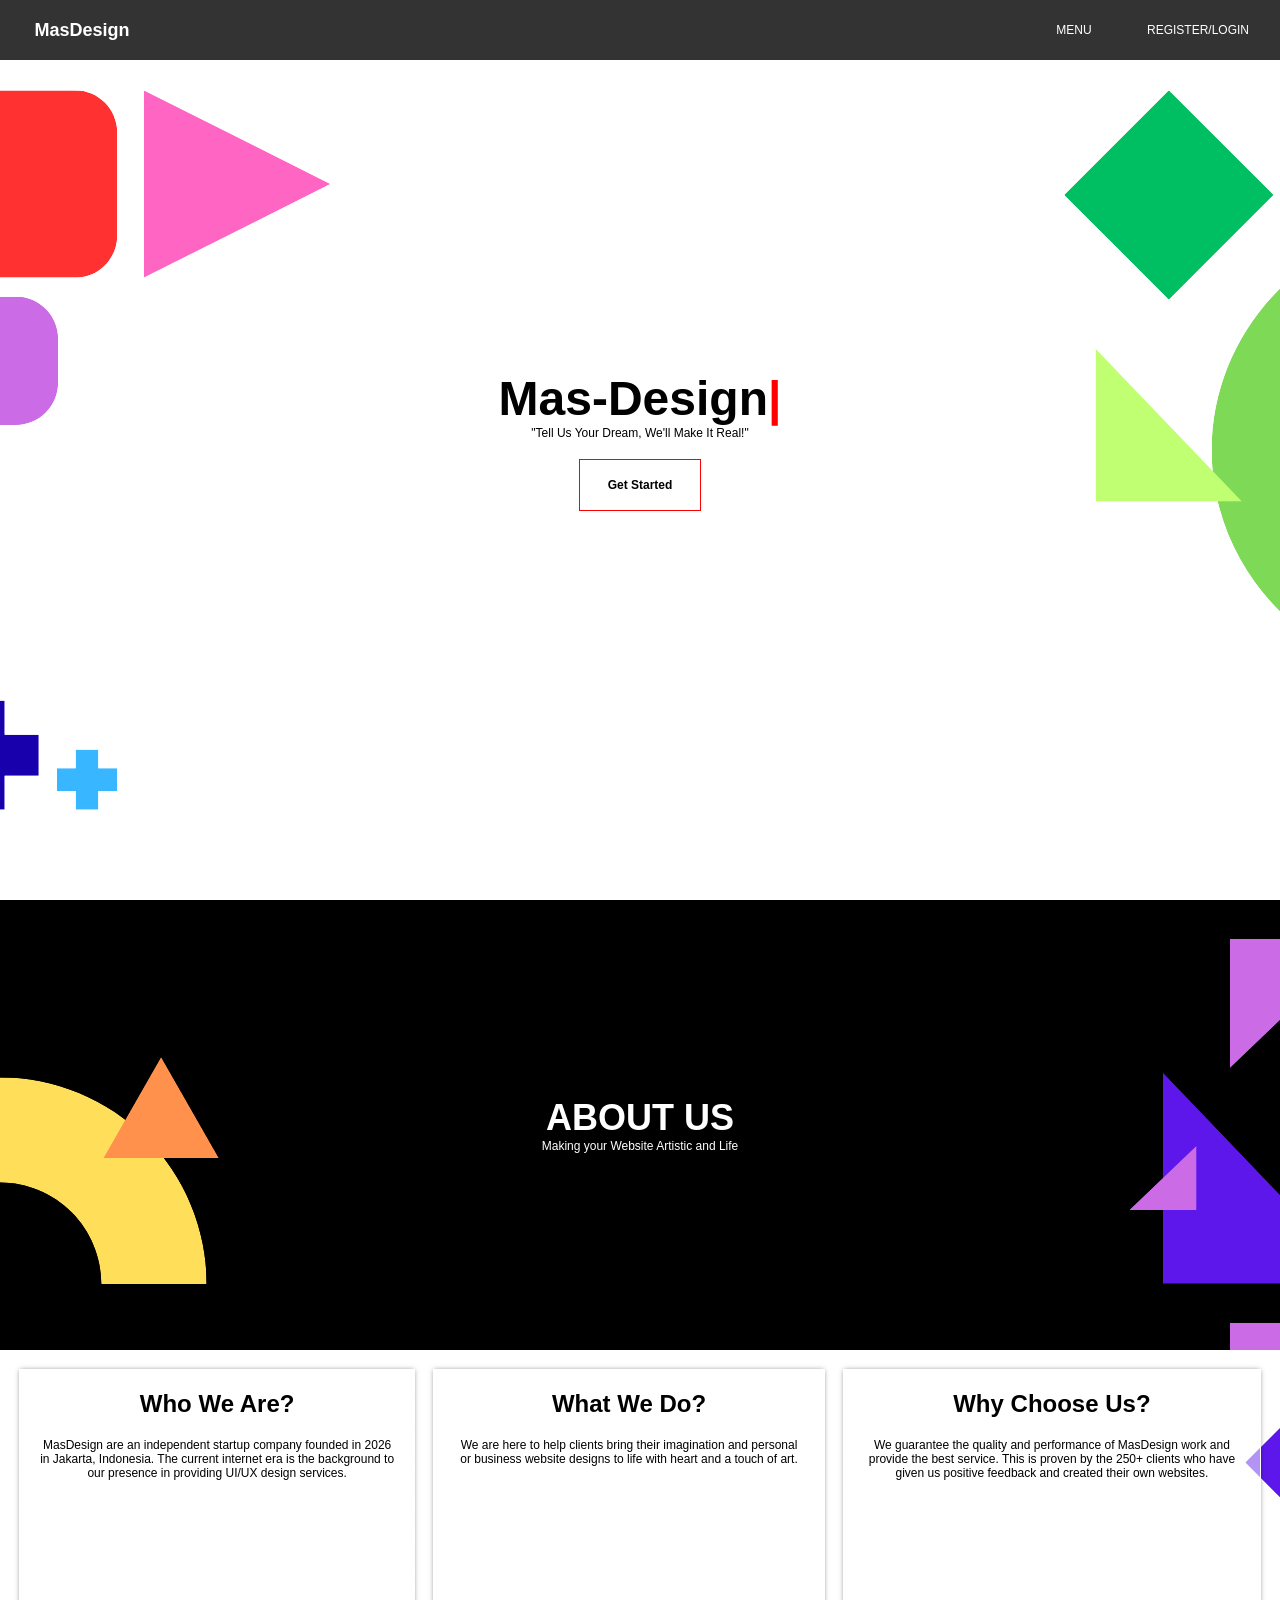
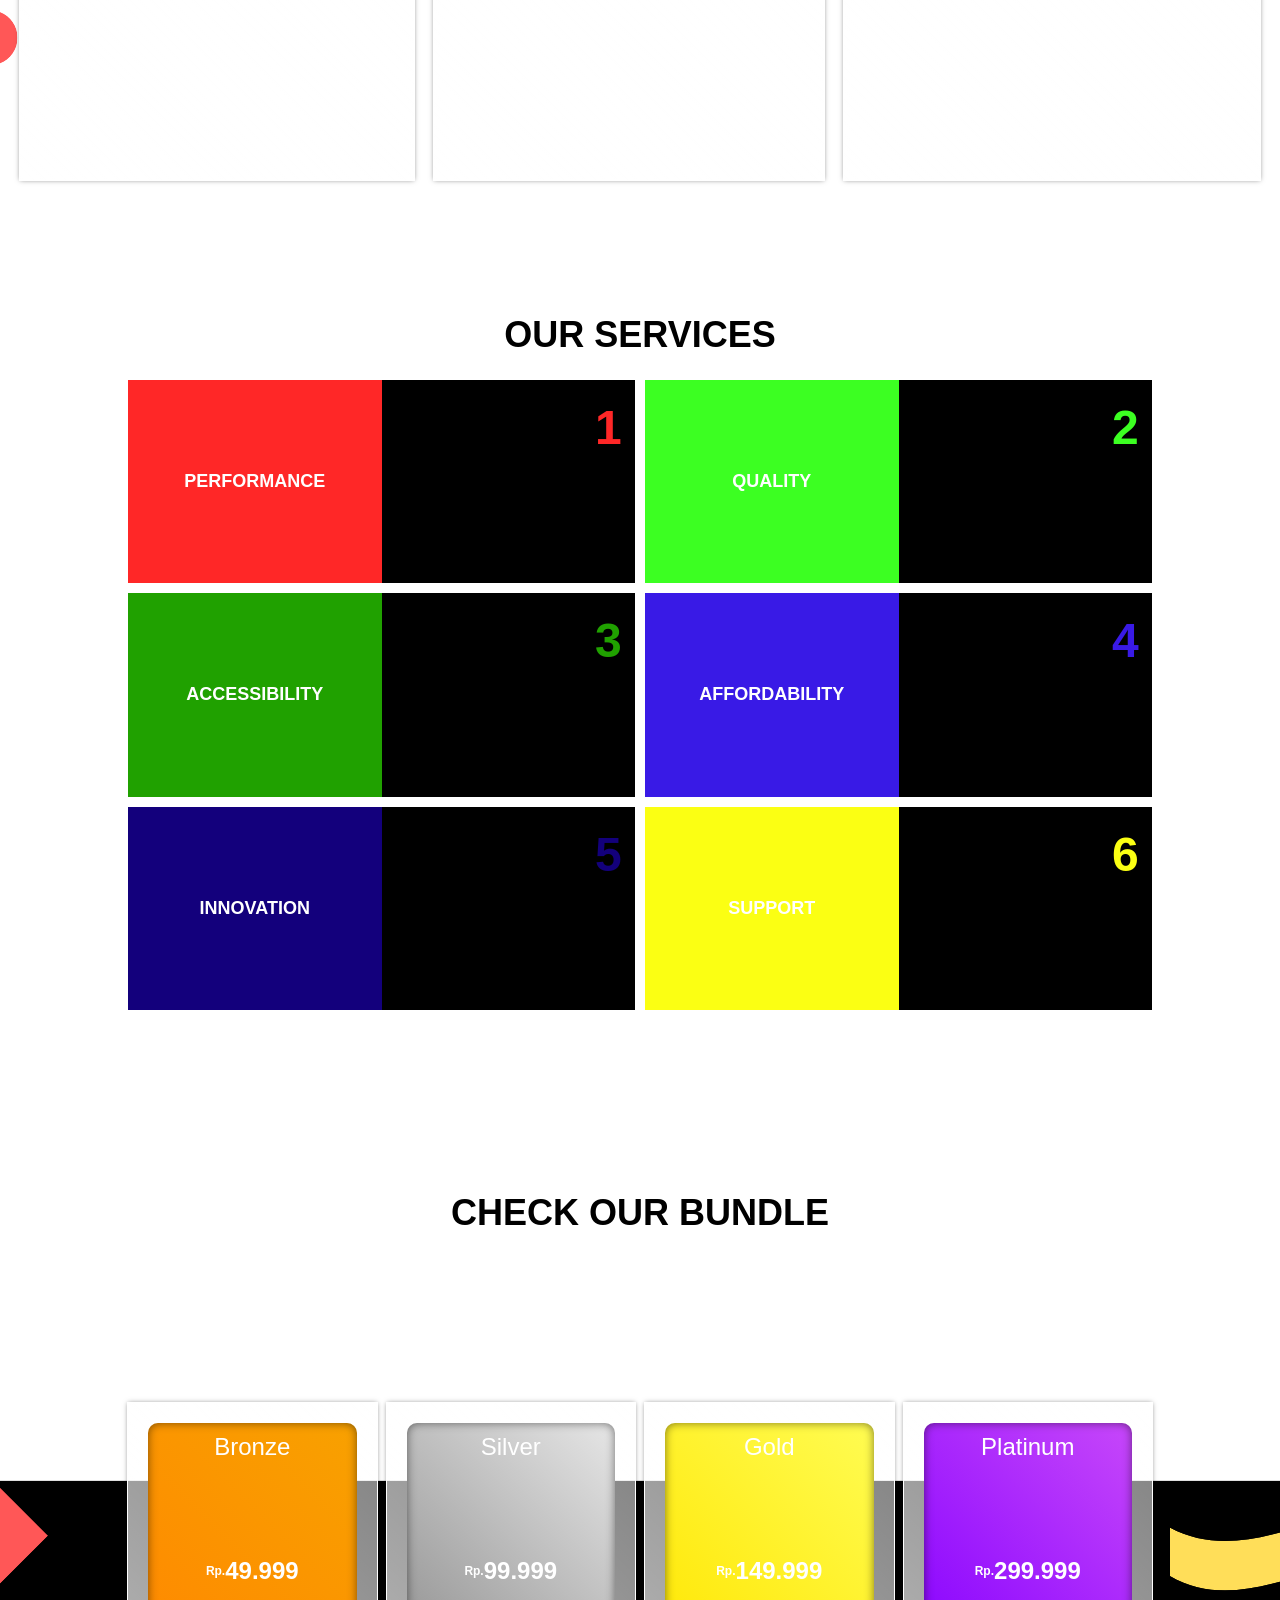
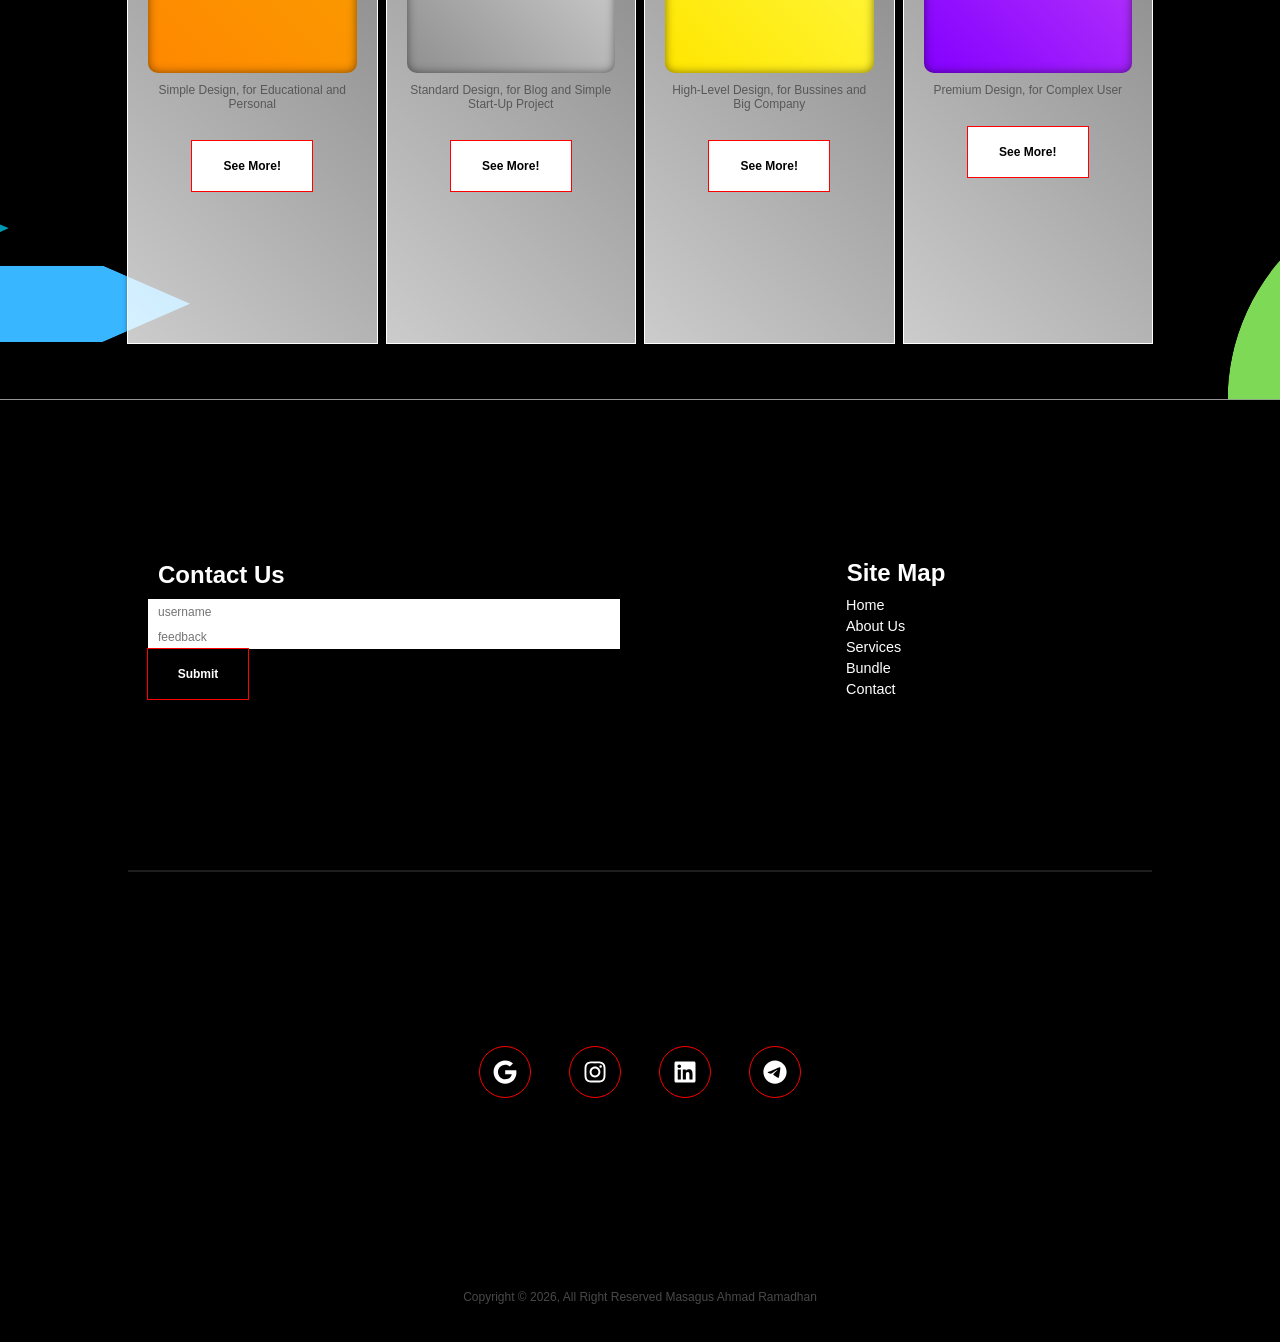
==== commit e6febc64: "make the website responsive to 425px" ====
--- a/index.html
+++ b/index.html
@@ -5,13 +5,17 @@
     <meta name="viewport" content="width=device-width, initial-scale=1.0">
     <title>MasDesign</title>
     <link rel="stylesheet" href="src/style.css">
+    <link rel="stylesheet" href="src/responsive.css">
     <link rel="shortcut icon" href="src/img/web-ico.svg" type="image/x-icon">
 </head>
 <body>
     <div id="header">
         <h1>MasDesign</h1>
-        <button class="button-1" onclick="openLogin()">Register/Login</button>
-        <label for="menuNav" class="button-1">Menu</label>
+        <a class="button-1 desk-mode" href="account.html">Register/Login</a>
+        <label for="menuNav" class="button-1 desk-mode">Menu</label>
+        <label for="menuNav" class="button-1 mob-mode">
+            <img src="src/img/bars-solid-full.svg" width="30px" height="30px">
+        </label>
         <input type="checkbox" name="menuNav" id="menuNav" style="display: none;">
         <nav id="nav">
             <ul>
@@ -23,7 +27,7 @@
             </ul>
         </nav>
     </div>
-    <section id="home" style="background: url(src/img/hero-image.svg) no-repeat center center/cover;">
+    <section id="home">
         <div id="greetBox">
             <h1 id="title"><p>|</p></h1>
             <span>"Tell Us Your Dream, We'll Make It Real!"</span>
@@ -91,7 +95,9 @@
         </div>
     </section>
     <section id="bundle" style="background: url(src/img/bundle-background.svg) no-repeat center center/cover;">
-        <h1 class="section-title">Check Our Bundle</h1>
+        <div id="bundleTitle">
+            <h1 class="section-title">Check Our Bundle</h1>
+        </div>
         <div id="bundleContainer">
             <div class="bundle-cards glass-box" style="animation-range: entry 0% cover 10%;">
                 <div class="info" style="background: linear-gradient(45deg, #ff8800, #f8a100);">
@@ -99,7 +105,7 @@
                     <span><b>Rp.</b> 49.999</span>
                 </div>
                 <span class="benefits">Simple Design, for Educational and Personal</span>
-                <a href="#check-out" class="button-2">Check-Out</a>
+                <a href="#check-out" class="button-2">See More!</a>
             </div>
             <div class="bundle-cards glass-box" style="animation-range: entry 0% cover 15%;">
                 <div class="info" style="background: linear-gradient(45deg, #8f8f8f, #e6e6e6);">
@@ -107,7 +113,7 @@
                     <span><b>Rp.</b> 99.999</span>
                 </div>
                 <span class="benefits">Standard Design, for Blog and Simple Start-Up Project</span>
-                <a href="#check-out" class="button-2">Check-Out</a>
+                <a href="#check-out" class="button-2">See More!</a>
             </div>
             <div class="bundle-cards glass-box" style="animation-range: entry 0% cover 20%;">
                 <div class="info" style="background: linear-gradient(45deg, #ffe600, #fffc52);">
@@ -115,7 +121,7 @@
                     <span><b>Rp.</b> 149.999</span>
                 </div>
                 <span class="benefits">High-Level Design, for Bussines and Big Company</span>
-                <a href="#check-out" class="button-2">Check-Out</a>
+                <a href="#check-out" class="button-2">See More!</a>
             </div>
             <div class="bundle-cards glass-box" style="animation-range: entry 0% cover 25%;">
                 <div class="info" style="background: linear-gradient(45deg, #8400ff, #c747fa);">
@@ -123,7 +129,7 @@
                     <span><b>Rp.</b> 299.999</span>
                 </div>
                 <span class="benefits">Premium Design, for Complex User</span>
-                <a href="#check-out" class="button-2">Check-Out</a>
+                <a href="#check-out" class="button-2">See More!</a>
             </div>
         </div>
     </section>
@@ -137,7 +143,7 @@
                     <button id="submit" style="background-color: black;" class="button-2">Submit</button>
                 </form>
             </div>
-            <div id="siteMap">
+            <div id="siteMap" class="desk-mode">
                 <h2>Site Map</h2>
                 <a href="#home">Home</a>
                 <a href="#about">About Us</a>
--- a/src/style.css
+++ b/src/style.css
@@ -14,6 +14,18 @@
   list-style: none;
   transition: all 0.5s ease;
 }
+body {
+  width: 100%;
+  height: 100vh;
+}
+section {
+  width: 100%;
+  height: 100vh;
+  display: flex;
+  justify-content: center;
+  align-items: center;
+  flex-wrap: wrap;
+}
 
 @keyframes blink {
   from {
@@ -33,24 +45,14 @@
     transform: translateY(0) scale(1);
   }
 }
-@keyframes to-left {
+@keyframes show-up {
   from {
     opacity: 0;
-    transform: translateX(200px) scale(0.8);
+    transform: scale(0.5);
   }
   to {
     opacity: 1;
-    transform: translateX(0px) scale(1);
-  }
-}
-@keyframes to-right {
-  from {
-    opacity: 0;
-    transform: translateX(-200px) scale(0.8);
-  }
-  to {
-    opacity: 1;
-    transform: translateX(0px) scale(1);
+    transform: scale(1);
   }
 }
 
@@ -86,16 +88,7 @@
   box-shadow: 0 0 10px red;
   border: none;
 }
-section {
-  display: flex;
-  align-items: center;
-  justify-content: center;
-  width: 100%;
-  height: 100vh;
-  flex-direction: column;
-}
 .section-title {
-  font-size: 3em;
   text-transform: uppercase;
   font-weight: 600;
 }
@@ -130,9 +123,9 @@
 }
 #header h1 {
   height: 100%;
-  width: 10%;
-  display: flex;
-  align-items: center;
+  display: flex;
+  align-items: center;
+  justify-content: center;
   font-size: 1.5em;
   float: left;
 }
@@ -141,18 +134,13 @@
 }
 #header nav {
   float: right;
-  width: 70%;
-  height: 100%;
   display: none;
 }
 #header nav ul {
   display: flex;
-  height: 100%;
-  align-items: center;
-  justify-content: flex-end;
+  align-items: center;
 }
 #header nav ul a {
-  width: 100px;
   height: 100%;
   display: flex;
   align-items: center;
@@ -161,7 +149,6 @@
 }
 
 #home #greetBox {
-  width: 400px;
   display: flex;
   flex-direction: column;
   align-items: center;
@@ -182,8 +169,6 @@
 
 #about #banner {
   width: 100%;
-  height: 50%;
-  background-image: url("img/about-banner.svg");
   display: flex;
   align-items: center;
   justify-content: center;
@@ -192,31 +177,32 @@
 }
 #about #aboutContainer {
   width: 100%;
-  height: 50%;
   display: grid;
   grid-template-columns: auto auto auto;
-  background-image: url("img/about-background.svg");
   background-size: cover;
   background-position: center center;
   background-repeat: no-repeat;
-  padding: 20px;
-  gap: 20px;
 }
 .about-sect h2 {
   font-size: 2em;
   margin-bottom: 20px;
 }
 
-#serviceTitle {
-  height: 10%;
+#service {
+  width: 100%;
+  display: flex;
+  align-items: center;
+  justify-content: center;
+  flex-direction: column;
+}
+#serviceTitle, #bundleTitle {
+  display: flex;
+  align-items: center;
+  justify-content: center;
 }
 #serviceContainer {
-  width: 80%;
   height: 70%;
   display: grid;
-  grid-template-rows: auto auto auto;
-  grid-template-columns: auto auto;
-  gap: 10px;
 }
 #serviceContainer .service-cards {
   background-color: black;
@@ -260,31 +246,13 @@
 #serviceContainer .service-cards:hover p {
   opacity: 1;
 }
-#serviceContainer .service-cards:nth-child(1),
-#serviceContainer .service-cards:nth-child(3),
-#serviceContainer .service-cards:nth-child(5) {
-  animation: to-right linear;
+#serviceContainer .service-cards {
+  animation: show-up linear;
   animation-timeline: view();
   animation-range: entry 0% cover 20%;
 }
-#serviceContainer .service-cards:nth-child(2),
-#serviceContainer .service-cards:nth-child(4),
-#serviceContainer .service-cards:nth-child(6) {
-  animation: to-left linear;
-  animation-timeline: view();
-  animation-range: entry 0% cover 20%;
-}
-
-#bundleContainer {
-  width: 80%;
-  height: 60%;
-  display: flex;
-  gap: 20px;
-  }
-.bundle-cards {
-  width: 25%;
-  transform: translateY(10px);
-}
+
+
 .info {
   width: 100%;
   height: 50%;
@@ -338,7 +306,6 @@
   height: 100px;
   display: flex;
   flex-direction: column;
-  gap: 10px;
 }
 #contactForm form input {
   width: 100%;
@@ -371,19 +338,16 @@
   color: rgba(255, 255, 255, 0.2);
 }
 #mediaList {
-  width: 80%;
-  height: 40%;
-  display: flex;
-  justify-content: center;
-  align-items: center;
-  gap: 10px;
+  display: flex;
+  justify-content: center;
+  align-items: center;
 }
 #mediaList a {
   width: 50px;
   height: 50px;
   border-radius: 50%;
 }
-#mediaList a img {
+#mediaList a img, i, #header label img {
   filter: invert(100%) sepia(100%) grayscale(100%) brightness(200%);
 }
 footer {
@@ -393,6 +357,7 @@
   display: flex;
   justify-content: center;
   align-items: center;
+  background-color: black;
 }
 
 #account #accBox {
--- a/src/responsive.css
+++ b/src/responsive.css
@@ -0,0 +1,131 @@
+@media (min-width: 1024px) and (max-width: 1440px) {
+  .mob-mode {
+    display: none;
+  }
+  #home {
+    background: url(img/hero-image.svg) no-repeat center center/cover;
+  }
+  #header h1 {
+    width: 10%;
+  }
+  #header nav {
+    width: 70%;
+    height: 100%;
+  }
+  #header nav ul {
+    height: 100%;
+    justify-content: flex-end;
+  }
+  #header nav ul a {
+    width: 100px;
+  }
+  #about #banner {
+    height: 50%;
+    background-image: url("img/about-banner.svg");
+  }
+  #about #aboutContainer {
+    height: 50%;
+    padding: 20px;
+    gap: 20px;
+    background-image: url("img/about-background.svg");
+  }
+  #serviceTitle,
+  #bundleTitle {
+    height: 10%;
+  }
+  #serviceContainer {
+    width: 80%;
+    grid-template-rows: auto auto auto;
+    grid-template-columns: auto auto;
+    gap: 10px;
+  }
+  #bundleContainer {
+    width: 80%;
+    height: 60%;
+    display: flex;
+    gap: 10px;
+  }
+  .bundle-cards {
+    width: 25%;
+    transform: translateY(10px);
+  }
+  .section-title {
+      font-size: 3em;
+  }
+  #mediaList {
+    height: 40%;
+  }
+}
+
+@media (min-width: 425px) and (max-width: 1023px) {
+  .desk-mode {
+    display: none;
+  }
+  #header {
+    padding: 0;
+  }
+  #header h1 {
+    width: 50%;
+  }
+  #header nav {
+    width: 40%;
+  }
+  #header nav ul {
+    height: 300px;
+    width: 100%;
+    flex-direction: column;
+  }
+  #header nav ul a {
+    width: 100%;
+    background-color: rgba(0, 0, 0, 0.5);
+  }
+  #about #banner {
+    height: 30%;
+    background-color: black;
+  }
+  #about #aboutContainer {
+    height: 70%;
+    grid-template-columns: auto;
+    padding: 0;
+    gap: 0;
+  }
+  #serviceContainer {
+    width: 100%;
+    gap: 0;
+  }
+  #serviceTitle,
+  #bundleTitle {
+    height: 30%;
+  }
+  #siteMap {
+    display: none;
+  }
+  #contactSection {
+    width: 100%;
+    height: 60%;
+    flex-direction: column;
+  }
+  #mediaList {
+    height: 20%;
+  }
+  #contactForm {
+    width: 100%;
+  }
+  #bundleContainer {
+    width: 100%;
+    height: 70%;
+    display: flex;
+    flex-wrap: wrap;
+  }
+  .bundle-cards {
+    width: 50%;
+    height: 50%;
+    opacity: 0.6;
+  }
+  .bundle-cards:hover {
+    opacity: 1;
+  }
+  .section-title {
+    font-size: 2em;
+  }
+}
